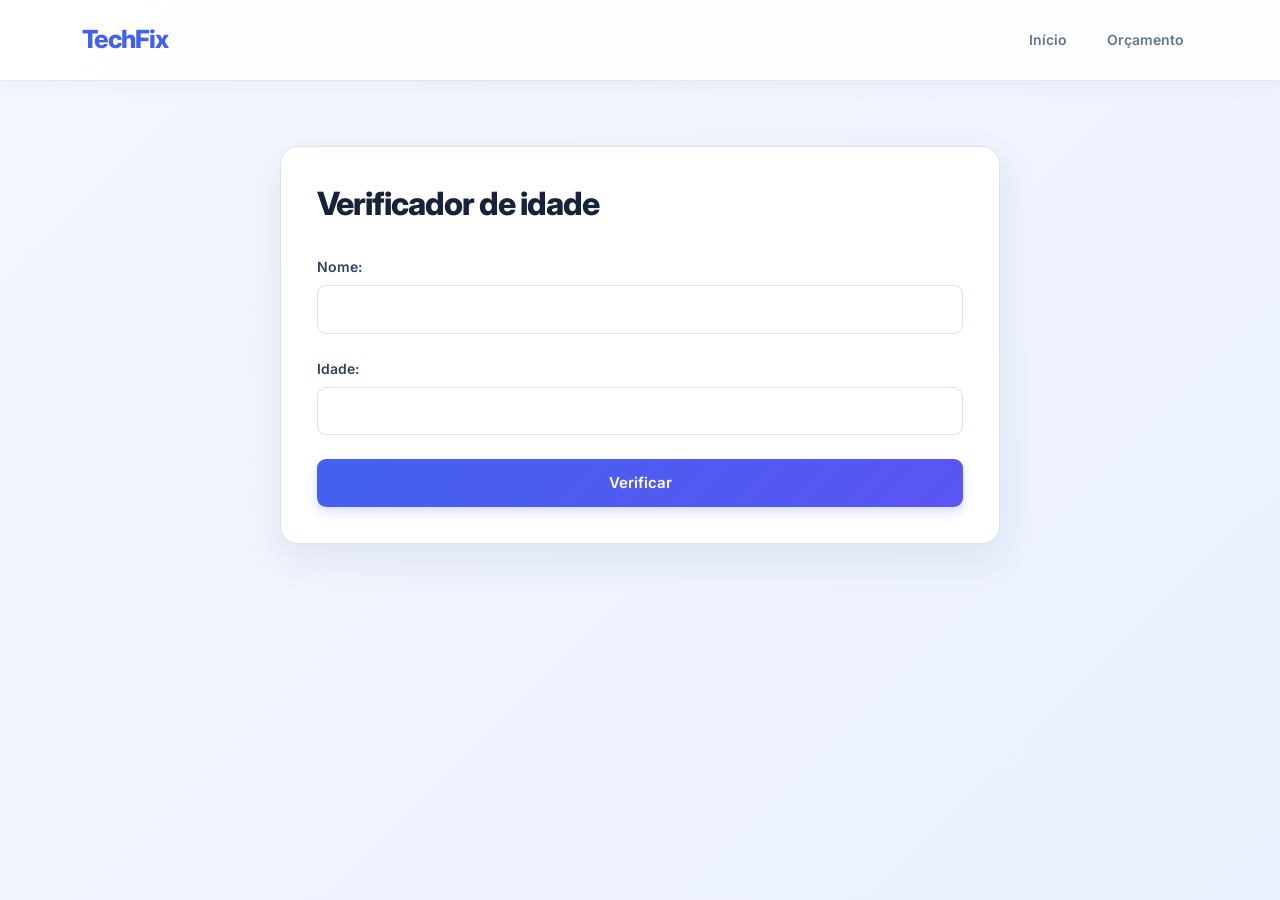
==== index.html @ b64a5767 "first commit" ====
<!doctype html>
<html lang="pt-BR">
  <head>
    <meta charset="UTF-8" />
    <meta name="viewport" content="width=device-width, initial-scale=1.0" />
    <title>TechFix — Verificador de idade</title>

    <link
      href="https://cdn.jsdelivr.net/npm/bootstrap@5.3.8/dist/css/bootstrap.min.css"
      rel="stylesheet"
      integrity="sha384-sRIl4kxILFvY47J16cr9ZwB07vP4J8+LH7qKQnuqkuIAvNWLzeN8tE5YBujZqJLB"
      crossorigin="anonymous"
    />
    <link rel="stylesheet" href="stlye.css" />
  </head>
  <body>
    <nav class="navbar navbar-expand-md bg-body-tertiary">
  <div class="container">
    <a class="navbar-brand" href="index.html">
      TechFix
    </a>

    <div class="navbar-nav">
      <a class="nav-link" href="index.html">Início</a>
      <a class="nav-link" href="orcamento.html">Orçamento</a>
    </div>
  </div>
</nav>
    <main class="container mt-5">
      <h1 id="titulo">Verificador de idade</h1>

      <form id="formulario">
        <div class="mb-3">
          <label for="nome" class="form-label"> Nome: </label>

          <input type="text" id="nome" class="form-control" />
        </div>

        <div class="mb-3">
          <label for="idade" class="form-label"> Idade: </label>

          <input type="number" id="idade" class="form-control" />
        </div>

        <button id="botao" type="submit" class="btn btn-primary">
          Verificar
        </button>
      </form>

      <p id="resultado" class="alert d-none mt-3"></p>
    </main>

    <script src="script.js"></script>
    <script
      src="https://cdn.jsdelivr.net/npm/bootstrap@5.3.8/dist/js/bootstrap.bundle.min.js"
      integrity="sha384-FKyoEForCGlyvwx9Hj09JcYn3nv7wiPVlz7YYwJrWVcXK/BmnVDxM+D2scQbITxI"
      crossorigin="anonymous"
    ></script>
  </body>
</html>
---- stlye.css ----
/* ===========================
   CONFIGURAÇÕES GERAIS
=========================== */

@import url('https://fonts.googleapis.com/css2?family=Inter:wght@400;500;600;700;800&display=swap');

:root {
    --azul: #4361ee;
    --azul-escuro: #3048c5;
    --fundo: #f4f7fc;
    --texto: #182238;
    --texto-secundario: #64748b;
    --borda: #dce3ef;
    --branco: #ffffff;
}

* {
    box-sizing: border-box;
}

body {
    margin: 0;
    min-height: 100vh;
    font-family: 'Inter', sans-serif;
    color: var(--texto);
    background: linear-gradient(135deg, #f4f7fc, #eaf0ff);
}

/* ===========================
   MENU DE NAVEGAÇÃO
=========================== */

.navbar {
    background: rgba(255, 255, 255, 0.95) !important;
    border-bottom: 1px solid rgba(220, 227, 239, 0.8);
    padding: 16px 0;
    box-shadow: 0 4px 20px rgba(24, 34, 56, 0.04);
}

.navbar .container {
    display: flex;
    align-items: center;
    justify-content: space-between;
}

.navbar-brand {
    color: var(--azul) !important;
    font-size: 25px;
    font-weight: 800;
    letter-spacing: -1px;
}

.navbar-nav {
    display: flex;
    flex-direction: row;
    gap: 12px;
}

.navbar .nav-link {
    color: var(--texto-secundario);
    font-size: 14px;
    font-weight: 600;
    padding: 10px 14px !important;
    border-radius: 8px;
    transition: 0.25s ease;
}

.navbar .nav-link:hover,
.navbar .nav-link:focus {
    color: var(--azul);
    background: #eef2ff;
}

/* ===========================
   ÁREA PRINCIPAL
=========================== */

main.container {
    max-width: 720px;
    margin-top: 65px !important;
    margin-bottom: 60px;
    padding: 36px;
    background: var(--branco);
    border: 1px solid var(--borda);
    border-radius: 18px;
    box-shadow: 0 15px 40px rgba(30, 50, 90, 0.08);
    animation: aparecer 0.5s ease;
}

/* ===========================
   TÍTULO
=========================== */

#titulo {
    margin-bottom: 30px;
    font-size: clamp(25px, 4vw, 32px);
    font-weight: 800;
    letter-spacing: -1px;
    line-height: 1.3;
    color: var(--texto);
}

/* ===========================
   FORMULÁRIO
=========================== */

.form-label {
    margin-bottom: 8px;
    color: #34415a;
    font-size: 14px;
    font-weight: 600;
}

.form-control {
    min-height: 48px;
    padding: 12px 14px;
    color: var(--texto);
    font-family: inherit;
    font-size: 15px;
    background-color: #fff;
    border: 1px solid var(--borda);
    border-radius: 9px;
    transition: border-color 0.2s ease, box-shadow 0.2s ease;
}

.form-control:hover {
    border-color: #aab8d3;
}

.form-control:focus {
    border-color: var(--azul);
    box-shadow: 0 0 0 4px rgba(67, 97, 238, 0.12);
}

/* Espaçamento entre os campos */

#formulario .mb-3 {
    margin-bottom: 22px !important;
}

/* ===========================
   BOTÃO VERIFICAR
=========================== */

#botao {
    width: 100%;
    min-height: 48px;
    margin-top: 2px;
    padding: 12px 20px;
    color: var(--branco);
    font-family: inherit;
    font-size: 15px;
    font-weight: 600;
    background: linear-gradient(135deg, #4361ee, #5b55f5);
    border: none;
    border-radius: 9px;
    box-shadow: 0 5px 12px rgba(67, 97, 238, 0.2);
    transition: transform 0.2s ease, box-shadow 0.2s ease;
}

#botao:hover {
    background: linear-gradient(135deg, #3048c5, #4942df);
    transform: translateY(-2px);
    box-shadow: 0 8px 18px rgba(67, 97, 238, 0.28);
}

#botao:active {
    transform: translateY(0);
}

#botao:focus-visible {
    outline: 3px solid rgba(67, 97, 238, 0.35);
    outline-offset: 3px;
}

/* ===========================
   MENSAGEM DO RESULTADO
=========================== */

#resultado {
    padding: 16px 18px;
    border-radius: 10px;
    font-size: 14px;
    font-weight: 500;
    line-height: 1.6;
    animation: aparecer 0.3s ease;
}

#resultado.alert-success {
    color: #166534;
    background: #f0fdf4;
    border: 1px solid #bbf7d0;
}

#resultado.alert-danger {
    color: #991b1b;
    background: #fef2f2;
    border: 1px solid #fecaca;
}

#resultado.alert-warning {
    color: #854d0e;
    background: #fefce8;
    border: 1px solid #fde68a;
}

/* ===========================
   ANIMAÇÃO
=========================== */

@keyframes aparecer {
    from {
        opacity: 0;
        transform: translateY(12px);
    }

    to {
        opacity: 1;
        transform: translateY(0);
    }
}

/* ===========================
   RESPONSIVIDADE
=========================== */

@media (max-width: 576px) {
    .navbar {
        padding: 12px 0;
    }

    .navbar-brand {
        font-size: 22px;
    }

    .navbar-nav {
        gap: 2px;
    }

    .navbar .nav-link {
        padding: 9px 10px !important;
        font-size: 13px;
    }

    main.container {
        width: calc(100% - 28px);
        margin-top: 30px !important;
        padding: 24px 20px;
        border-radius: 14px;
    }

    #titulo {
        margin-bottom: 24px;
    }

    .form-control {
        font-size: 16px;
    }
}

/* Acessibilidade: reduz animações quando solicitado */

@media (prefers-reduced-motion: reduce) {
    *,
    *::before,
    *::after {
        animation: none !important;
        transition: none !important;
    }
}
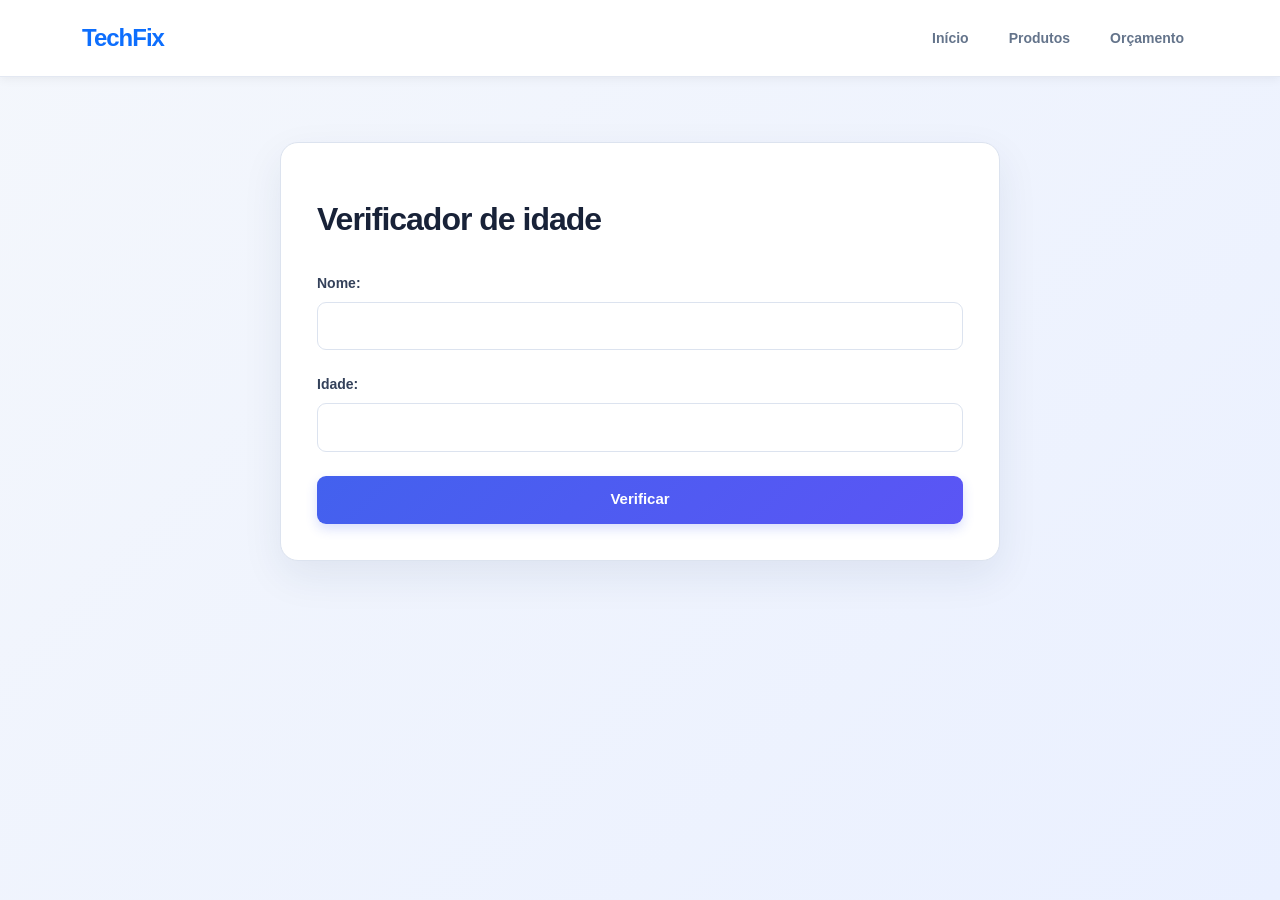
==== commit 63cfe832: "fiz o corpo do site" ====
--- a/index.html
+++ b/index.html
@@ -22,6 +22,7 @@
 
     <div class="navbar-nav">
       <a class="nav-link" href="index.html">Início</a>
+      <a class="nav-link" href="produtos.html">Produtos</a>
       <a class="nav-link" href="orcamento.html">Orçamento</a>
     </div>
   </div>
--- a/stlye.css
+++ b/stlye.css
@@ -14,7 +14,6 @@
     --borda: #dce3ef;
     --branco: #ffffff;
 }
-
 * {
     box-sizing: border-box;
 }
@@ -268,4 +267,248 @@
         animation: none !important;
         transition: none !important;
     }
-}+}
+
+      .catalog-main.container {
+        width: min(100% - 32px, 1200px);
+        max-width: 1200px;
+        margin: 48px auto 64px !important;
+        padding: 0;
+        background: transparent;
+        border: 0;
+        border-radius: 0;
+        box-shadow: none;
+      }
+
+      .catalog-heading {
+        margin-bottom: 32px;
+        text-align: center;
+      }
+
+      .catalog-eyebrow {
+        color: var(--azul);
+        font-size: 13px;
+        font-weight: 700;
+        letter-spacing: 0.12em;
+        text-transform: uppercase;
+      }
+
+      .catalog-heading h1 {
+        margin: 10px 0;
+        color: var(--texto);
+        font-size: clamp(30px, 5vw, 42px);
+        font-weight: 800;
+        letter-spacing: -1.5px;
+      }
+
+      .catalog-heading p {
+        max-width: 560px;
+        margin: 0 auto;
+        color: var(--texto-secundario);
+        line-height: 1.7;
+      }
+
+      .product-card {
+        height: 100%;
+        overflow: hidden;
+        border: 1px solid var(--borda);
+        border-radius: 16px;
+        background: var(--branco);
+        box-shadow: 0 10px 28px rgba(30, 50, 90, 0.06);
+        transition: transform 0.2s ease, box-shadow 0.2s ease;
+      }
+
+      .product-card:hover {
+        transform: translateY(-4px);
+        box-shadow: 0 16px 34px rgba(30, 50, 90, 0.12);
+      }
+
+      .product-visual {
+        display: grid;
+        min-height: 190px;
+        place-items: center;
+        background: linear-gradient(135deg, #eef2ff, #e6f4ff);
+        font-size: 76px;
+      }
+
+      .row > div:nth-child(3n + 2) .product-visual {
+        background: linear-gradient(135deg, #f1edff, #fceeff);
+      }
+
+      .row > div:nth-child(3n) .product-visual {
+        background: linear-gradient(135deg, #e8f8f2, #eaf5ff);
+      }
+
+      .product-card .card-body {
+        display: flex;
+        flex-direction: column;
+        padding: 22px;
+      }
+
+      .product-category {
+        color: var(--azul);
+        font-size: 12px;
+        font-weight: 700;
+        letter-spacing: 0.06em;
+        text-transform: uppercase;
+      }
+
+      .product-card h2 {
+        margin: 8px 0;
+        color: var(--texto);
+        font-size: 18px;
+        font-weight: 700;
+      }
+
+      .product-description {
+        flex-grow: 1;
+        margin-bottom: 18px;
+        color: var(--texto-secundario);
+        font-size: 14px;
+        line-height: 1.6;
+      }
+
+      .product-price {
+        color: var(--texto);
+        font-size: 21px;
+        font-weight: 800;
+      }
+
+      .catalog-note {
+        margin-top: 28px;
+        color: var(--texto-secundario);
+        font-size: 13px;
+        text-align: center;
+      }
+
+      @media (max-width: 576px) {
+        .catalog-main.container {
+          width: calc(100% - 28px);
+          margin-top: 32px !important;
+        }
+
+        .product-visual {
+          min-height: 160px;
+        }
+      }
+
+      @media (prefers-reduced-motion: reduce) {
+        .product-card {
+          transition: none;
+        }
+      }
+
+/* Estilos compartilhados entre as páginas */
+
+body {
+    background-color: #f5f7fb;
+    color: #212529;
+    font-family: Arial, sans-serif;
+}
+
+.navbar {
+    background-color: #ffffff !important;
+    box-shadow: 0 2px 10px rgba(0, 0, 0, 0.06);
+    padding: 15px 0;
+}
+
+.navbar-brand {
+    font-size: 24px;
+    font-weight: bold;
+    color: #0d6efd !important;
+}
+
+.navbar .nav-link {
+    transition: color 0.3s ease;
+}
+
+.navbar .nav-link:hover,
+.navbar .nav-link:focus {
+    color: #0d6efd !important;
+}
+
+h1 {
+    font-weight: 700;
+    color: #172554;
+    margin-top: 20px;
+    margin-bottom: 12px;
+}
+
+p {
+    line-height: 1.7;
+}
+
+.card {
+    background-color: #ffffff;
+    border: 1px solid #e2e8f0;
+    border-radius: 12px;
+    overflow: hidden;
+    transition: transform 0.3s ease, box-shadow 0.3s ease;
+}
+
+.card:hover {
+    transform: translateY(-6px);
+    box-shadow: 0 10px 25px rgba(13, 110, 253, 0.12);
+    border-color: #b6d4fe;
+}
+
+.card-body {
+    padding: 22px;
+}
+
+.card-title,
+.product-card .card-title {
+    font-size: 23px;
+    font-weight: 600;
+    color: #172554;
+    margin-bottom: 12px;
+}
+
+.card-category {
+    color: #0d6efd;
+    font-size: 13px;
+    font-weight: bold;
+    text-transform: uppercase;
+    letter-spacing: 0.5px;
+}
+
+.card-price {
+    color: #198754;
+    font-size: 20px;
+    font-weight: bold;
+    margin-top: 18px;
+}
+
+.btn-primary {
+    background-color: #0d6efd;
+    border: none;
+    border-radius: 8px;
+    padding: 10px 18px;
+    transition: background-color 0.3s ease;
+}
+
+.btn-primary:hover {
+    background-color: #0b5ed7;
+}
+
+footer {
+    color: #64748b;
+    font-size: 14px;
+    padding: 20px 0;
+}
+
+@media (max-width: 576px) {
+    h1 {
+        font-size: 28px;
+    }
+
+    .card-body {
+        padding: 16px;
+    }
+
+    .card-title,
+    .product-card .card-title {
+        font-size: 20px;
+    }
+}
+    
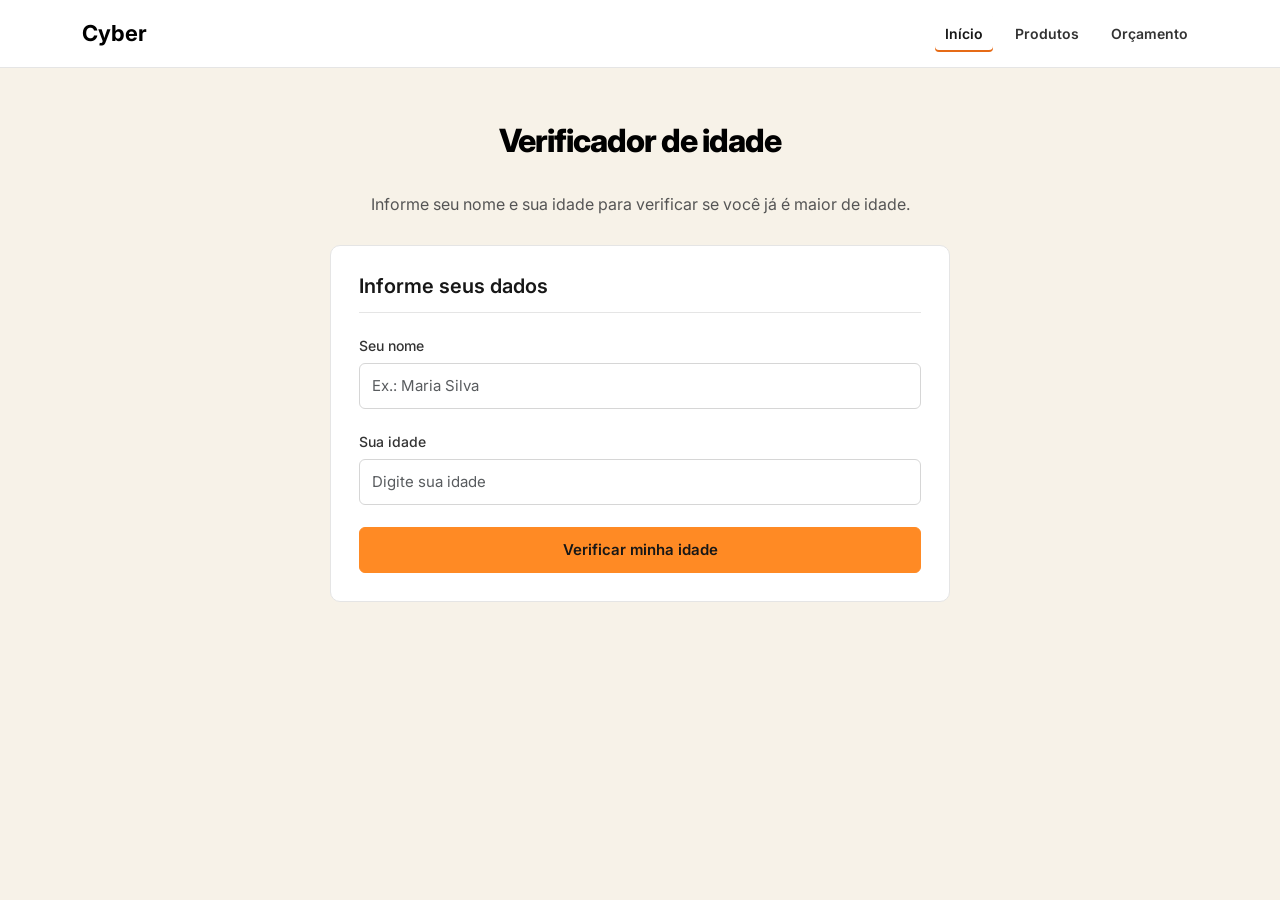
==== commit b9edbeeb: "fiz varias mudanças" ====
--- a/index.html
+++ b/index.html
@@ -3,7 +3,7 @@
   <head>
     <meta charset="UTF-8" />
     <meta name="viewport" content="width=device-width, initial-scale=1.0" />
-    <title>TechFix — Verificador de idade</title>
+    <title>Cyber — Verificador de idade</title>
 
     <link
       href="https://cdn.jsdelivr.net/npm/bootstrap@5.3.8/dist/css/bootstrap.min.css"
@@ -17,38 +17,49 @@
     <nav class="navbar navbar-expand-md bg-body-tertiary">
   <div class="container">
     <a class="navbar-brand" href="index.html">
-      TechFix
+      Cyber
     </a>
 
     <div class="navbar-nav">
-      <a class="nav-link" href="index.html">Início</a>
+      <a class="nav-link active" href="index.html" aria-current="page">Início</a>
       <a class="nav-link" href="produtos.html">Produtos</a>
       <a class="nav-link" href="orcamento.html">Orçamento</a>
     </div>
   </div>
 </nav>
-    <main class="container mt-5">
-      <h1 id="titulo">Verificador de idade</h1>
-
-      <form id="formulario">
-        <div class="mb-3">
-          <label for="nome" class="form-label"> Nome: </label>
-
-          <input type="text" id="nome" class="form-control" />
+    <main class="container home-main">
+      <section class="home-hero" aria-labelledby="titulo">
+        <div class="home-intro">
+          <h1 id="titulo">Verificador de idade</h1>
+          <p class="home-lead">
+            Informe seu nome e sua idade para verificar se você já é maior de idade.
+          </p>
         </div>
 
-        <div class="mb-3">
-          <label for="idade" class="form-label"> Idade: </label>
+        <section class="age-panel" aria-labelledby="age-panel-title">
+          <div class="age-panel-heading">
+            <h2 id="age-panel-title">Informe seus dados</h2>
+          </div>
 
-          <input type="number" id="idade" class="form-control" />
-        </div>
+          <form id="formulario" class="age-form">
+            <div class="mb-3">
+              <label for="nome" class="form-label">Seu nome</label>
+              <input type="text" id="nome" class="form-control" placeholder="Ex.: Maria Silva" autocomplete="name" required />
+            </div>
 
-        <button id="botao" type="submit" class="btn btn-primary">
-          Verificar
-        </button>
-      </form>
+            <div class="mb-3">
+              <label for="idade" class="form-label">Sua idade</label>
+              <input type="number" id="idade" class="form-control" placeholder="Digite sua idade" min="0" step="1" inputmode="numeric" required />
+            </div>
 
-      <p id="resultado" class="alert d-none mt-3"></p>
+            <button id="botao" type="submit" class="btn btn-primary">
+              Verificar minha idade
+            </button>
+          </form>
+
+          <p id="resultado" class="alert d-none mt-3" role="status" aria-live="polite"></p>
+        </section>
+      </section>
     </main>
 
     <script src="script.js"></script>
--- a/stlye.css
+++ b/stlye.css
@@ -1,18 +1,15 @@
-
-/* ===========================
-   CONFIGURAÇÕES GERAIS
-=========================== */
-
 @import url('https://fonts.googleapis.com/css2?family=Inter:wght@400;500;600;700;800&display=swap');
 
 :root {
-    --azul: #4361ee;
-    --azul-escuro: #3048c5;
-    --fundo: #f4f7fc;
-    --texto: #182238;
-    --texto-secundario: #64748b;
-    --borda: #dce3ef;
+    --grafite: #171717;
+    --laranja: #ff8a24;
+        --fundo: #f7f2e8;
+    --texto: #171717;
+    --texto-secundario: #666666;
+    --borda: #e5e5e5;
     --branco: #ffffff;
+    --laranja-suave: #fff3e8;
+    --destaque: #e66b16;
 }
 * {
     box-sizing: border-box;
@@ -23,12 +20,10 @@
     min-height: 100vh;
     font-family: 'Inter', sans-serif;
     color: var(--texto);
-    background: linear-gradient(135deg, #f4f7fc, #eaf0ff);
-}
-
-/* ===========================
-   MENU DE NAVEGAÇÃO
-=========================== */
+        background: #f7f2e8;
+}
+
+
 
 .navbar {
     background: rgba(255, 255, 255, 0.95) !important;
@@ -71,9 +66,7 @@
     background: #eef2ff;
 }
 
-/* ===========================
-   ÁREA PRINCIPAL
-=========================== */
+
 
 main.container {
     max-width: 720px;
@@ -87,9 +80,7 @@
     animation: aparecer 0.5s ease;
 }
 
-/* ===========================
-   TÍTULO
-=========================== */
+
 
 #titulo {
     margin-bottom: 30px;
@@ -100,9 +91,7 @@
     color: var(--texto);
 }
 
-/* ===========================
-   FORMULÁRIO
-=========================== */
+
 
 .form-label {
     margin-bottom: 8px;
@@ -132,15 +121,13 @@
     box-shadow: 0 0 0 4px rgba(67, 97, 238, 0.12);
 }
 
-/* Espaçamento entre os campos */
+
 
 #formulario .mb-3 {
     margin-bottom: 22px !important;
 }
 
-/* ===========================
-   BOTÃO VERIFICAR
-=========================== */
+
 
 #botao {
     width: 100%;
@@ -151,7 +138,7 @@
     font-family: inherit;
     font-size: 15px;
     font-weight: 600;
-    background: linear-gradient(135deg, #4361ee, #5b55f5);
+    background: linear-gradient(135deg, #4361ee, #bb3f05);
     border: none;
     border-radius: 9px;
     box-shadow: 0 5px 12px rgba(67, 97, 238, 0.2);
@@ -159,7 +146,7 @@
 }
 
 #botao:hover {
-    background: linear-gradient(135deg, #3048c5, #4942df);
+    background: linear-gradient(135deg, #3048c5, #c05711);
     transform: translateY(-2px);
     box-shadow: 0 8px 18px rgba(67, 97, 238, 0.28);
 }
@@ -173,9 +160,7 @@
     outline-offset: 3px;
 }
 
-/* ===========================
-   MENSAGEM DO RESULTADO
-=========================== */
+
 
 #resultado {
     padding: 16px 18px;
@@ -204,9 +189,7 @@
     border: 1px solid #fde68a;
 }
 
-/* ===========================
-   ANIMAÇÃO
-=========================== */
+
 
 @keyframes aparecer {
     from {
@@ -220,9 +203,7 @@
     }
 }
 
-/* ===========================
-   RESPONSIVIDADE
-=========================== */
+
 
 @media (max-width: 576px) {
     .navbar {
@@ -258,7 +239,152 @@
     }
 }
 
-/* Acessibilidade: reduz animações quando solicitado */
+/* Tema Cyber: paleta grafite, laranja, branco e fundo claro em todas as páginas. */
+body {
+    color: var(--texto);
+    background: var(--fundo);
+    font-family: 'Inter', sans-serif;
+}
+
+.navbar {
+    background: var(--branco) !important;
+    border-bottom: 1px solid var(--borda);
+    box-shadow: 0 3px 14px rgb(36 36 36 / 6%);
+}
+
+.navbar-brand,
+.navbar-brand:hover,
+.navbar-brand:focus {
+    color: var(--grafite) !important;
+}
+
+.navbar .nav-link {
+    color: var(--texto-secundario);
+}
+
+.navbar .nav-link:hover,
+.navbar .nav-link:focus,
+.navbar .nav-link.active,
+.navbar .nav-link[aria-current="page"] {
+    color: var(--grafite) !important;
+    background: var(--laranja-suave);
+}
+
+main.container:not(.catalog-main) {
+    background: var(--branco);
+    border-color: var(--borda);
+    box-shadow: 0 12px 32px rgb(36 36 36 / 7%);
+}
+
+h1,
+#titulo,
+.catalog-heading h1,
+.card-title,
+.product-card .card-title {
+    color: var(--grafite);
+}
+
+.catalog-eyebrow,
+.card-category {
+    color: #a94f00;
+}
+
+.form-label {
+    color: var(--grafite);
+}
+
+.form-control,
+.form-select {
+    color: var(--grafite);
+    background-color: var(--branco);
+    border-color: var(--borda);
+}
+
+.form-control:hover,
+.form-select:hover {
+    border-color: var(--laranja);
+}
+
+.form-control:focus,
+.form-select:focus {
+    border-color: var(--laranja);
+    box-shadow: 0 0 0 4px rgb(255 138 36 / 20%);
+}
+
+#botao,
+.btn-primary,
+.catalog-main .btn-primary {
+    color: var(--grafite);
+    background: var(--laranja);
+    border: 1px solid var(--laranja);
+    box-shadow: 0 5px 12px rgb(36 36 36 / 12%);
+}
+
+#botao:hover,
+.btn-primary:hover,
+.catalog-main .btn-primary:hover {
+    color: var(--branco);
+    background: var(--grafite);
+    border-color: var(--grafite);
+    box-shadow: 0 8px 18px rgb(36 36 36 / 18%);
+}
+
+#botao:focus-visible,
+.btn-primary:focus-visible {
+    outline: 3px solid rgb(255 138 36 / 45%);
+    outline-offset: 3px;
+}
+
+.product-card,
+.card {
+    background: var(--branco);
+    border-color: var(--borda);
+}
+
+.product-card:hover,
+.card:hover {
+    border-color: var(--laranja);
+    box-shadow: 0 12px 28px rgb(36 36 36 / 12%);
+}
+
+.product-visual {
+    background: var(--fundo);
+}
+
+.catalog-heading p,
+.product-description,
+.catalog-note {
+    color: var(--texto-secundario);
+}
+
+.product-price,
+.card-price {
+    display: inline-block;
+    padding: 5px 9px;
+    color: var(--grafite);
+    background: var(--laranja-suave);
+    border-radius: 6px;
+}
+
+#resultado.alert-success {
+    color: #166534;
+    background: #f0fdf4;
+    border-color: #bbf7d0;
+}
+
+#resultado.alert-danger {
+    color: #991b1b;
+    background: #fef2f2;
+    border-color: #fecaca;
+}
+
+#resultado.alert-warning {
+    color: #854d0e;
+    background: #fefce8;
+    border-color: #fde68a;
+}
+
+
 
 @media (prefers-reduced-motion: reduce) {
     *,
@@ -269,136 +395,106 @@
     }
 }
 
-      .catalog-main.container {
-        width: min(100% - 32px, 1200px);
-        max-width: 1200px;
-        margin: 48px auto 64px !important;
-        padding: 0;
-        background: transparent;
-        border: 0;
-        border-radius: 0;
-        box-shadow: none;
-      }
-
-      .catalog-heading {
-        margin-bottom: 32px;
-        text-align: center;
-      }
-
-      .catalog-eyebrow {
-        color: var(--azul);
-        font-size: 13px;
-        font-weight: 700;
-        letter-spacing: 0.12em;
-        text-transform: uppercase;
-      }
-
-      .catalog-heading h1 {
-        margin: 10px 0;
-        color: var(--texto);
-        font-size: clamp(30px, 5vw, 42px);
-        font-weight: 800;
-        letter-spacing: -1.5px;
-      }
-
-      .catalog-heading p {
-        max-width: 560px;
-        margin: 0 auto;
-        color: var(--texto-secundario);
-        line-height: 1.7;
-      }
-
-      .product-card {
-        height: 100%;
-        overflow: hidden;
-        border: 1px solid var(--borda);
-        border-radius: 16px;
-        background: var(--branco);
-        box-shadow: 0 10px 28px rgba(30, 50, 90, 0.06);
-        transition: transform 0.2s ease, box-shadow 0.2s ease;
-      }
-
-      .product-card:hover {
-        transform: translateY(-4px);
-        box-shadow: 0 16px 34px rgba(30, 50, 90, 0.12);
-      }
-
-      .product-visual {
-        display: grid;
-        min-height: 190px;
-        place-items: center;
-        background: linear-gradient(135deg, #eef2ff, #e6f4ff);
-        font-size: 76px;
-      }
-
-      .row > div:nth-child(3n + 2) .product-visual {
-        background: linear-gradient(135deg, #f1edff, #fceeff);
-      }
-
-      .row > div:nth-child(3n) .product-visual {
-        background: linear-gradient(135deg, #e8f8f2, #eaf5ff);
-      }
-
-      .product-card .card-body {
-        display: flex;
-        flex-direction: column;
-        padding: 22px;
-      }
-
-      .product-category {
-        color: var(--azul);
-        font-size: 12px;
-        font-weight: 700;
-        letter-spacing: 0.06em;
-        text-transform: uppercase;
-      }
-
-      .product-card h2 {
-        margin: 8px 0;
-        color: var(--texto);
-        font-size: 18px;
-        font-weight: 700;
-      }
-
-      .product-description {
-        flex-grow: 1;
-        margin-bottom: 18px;
-        color: var(--texto-secundario);
-        font-size: 14px;
-        line-height: 1.6;
-      }
-
-      .product-price {
-        color: var(--texto);
-        font-size: 21px;
-        font-weight: 800;
-      }
-
-      .catalog-note {
-        margin-top: 28px;
-        color: var(--texto-secundario);
-        font-size: 13px;
-        text-align: center;
-      }
-
-      @media (max-width: 576px) {
-        .catalog-main.container {
-          width: calc(100% - 28px);
-          margin-top: 32px !important;
-        }
-
-        .product-visual {
-          min-height: 160px;
-        }
-      }
-
-      @media (prefers-reduced-motion: reduce) {
-        .product-card {
-          transition: none;
-        }
-      }
-
-/* Estilos compartilhados entre as páginas */
+     
+/* Ajustes do catálogo — manter no final do arquivo */
+
+.catalog-main.container {
+  width: min(100% - 32px, 1200px);
+  max-width: 1200px;
+  margin: 0 auto !important;
+  padding: 48px 0;
+  background: transparent;
+  border: 0;
+  border-radius: 0;
+  box-shadow: none;
+  animation: none;
+}
+
+.catalog-heading {
+  margin-bottom: 32px;
+}
+
+.catalog-heading h1 {
+  margin: 8px 0;
+  color: #182238;
+  font-size: clamp(28px, 4vw, 40px);
+  font-weight: 800;
+}
+
+.catalog-heading p {
+  color: #64748b;
+}
+
+.product-card {
+  height: 100%;
+  overflow: hidden;
+  border: 1px solid #e2e8f0;
+  border-radius: 14px;
+  background: #fff;
+  box-shadow: 0 5px 18px rgb(24 34 56 / 7%);
+  transition: transform 180ms ease, box-shadow 180ms ease;
+}
+
+.product-card:hover {
+  transform: translateY(-5px);
+  border-color: #cbd5e1;
+  box-shadow: 0 12px 28px rgb(24 34 56 / 13%);
+}
+
+.product-visual {
+  height: 210px;
+  padding: 18px;
+  background: #f8fafc;
+}
+
+.product-visual img {
+  width: 100%;
+  height: 100%;
+  object-fit: contain;
+}
+
+.product-card .card-body {
+  padding: 20px;
+}
+
+.product-card .card-title {
+  margin: 8px 0;
+  color: #182238;
+  font-size: 17px;
+  line-height: 1.4;
+}
+
+.product-description {
+  color: #64748b;
+  font-size: 14px;
+}
+
+.product-price {
+  margin-top: 16px;
+  color: #198754;
+  font-size: 22px;
+}
+
+.catalog-main .btn-primary {
+  border: 0;
+  border-radius: 8px;
+  background: #198754;
+  font-weight: 700;
+}
+
+.catalog-main .btn-primary:hover {
+  background: #146c43;
+}
+
+@media (max-width: 576px) {
+  .catalog-main.container {
+    padding-top: 30px;
+  }
+
+  .product-visual {
+    height: 180px;
+  }
+}
 
 body {
     background-color: #f5f7fb;
@@ -511,4 +607,777 @@
         font-size: 20px;
     }
 }
+
+/* Paleta final: preto e laranja, aplicada sobre o tema compartilhado. */
+body {
+    color: #000000;
+    background: #f5f5f5;
+    font-family: 'Inter', sans-serif;
+}
+
+.navbar {
+    background: #ffffff !important;
+    border-bottom: 1px solid #e5e5e5;
+}
+
+.navbar-brand,
+.navbar-brand:hover,
+.navbar-brand:focus {
+    color: #000000 !important;
+}
+
+.navbar .nav-link {
+    color: #333333 !important;
+}
+
+.navbar .nav-link:hover,
+.navbar .nav-link:focus,
+.navbar .nav-link.active,
+.navbar .nav-link[aria-current="page"] {
+    color: #000000 !important;
+    background: #ff8a24;
+}
+
+main.container:not(.catalog-main),
+.card,
+.product-card {
+    color: #000000;
+    background: #ffffff;
+    border-color: #e5e5e5;
+}
+
+h1,
+#titulo,
+.catalog-heading h1,
+.card-title,
+.product-card .card-title,
+.form-label {
+    color: #000000 !important;
+}
+
+.catalog-eyebrow,
+.card-category {
+    color: #a94f00 !important;
+}
+
+.catalog-heading p,
+.product-description,
+.catalog-note,
+.navbar .nav-link {
+    color: #555555;
+}
+
+.form-control,
+.form-select {
+    color: #000000;
+    background-color: #ffffff;
+    border-color: #d6d6d6;
+}
+
+.form-control:focus,
+.form-select:focus {
+    border-color: #ff8a24;
+    box-shadow: 0 0 0 4px rgb(255 138 36 / 22%);
+}
+
+#botao,
+.btn-primary,
+.catalog-main .btn-primary {
+    color: #000000 !important;
+    background: #ff8a24 !important;
+    border-color: #ff8a24 !important;
+}
+
+#botao:hover,
+.btn-primary:hover,
+.catalog-main .btn-primary:hover {
+    color: #ffffff !important;
+    background: #000000 !important;
+    border-color: #000000 !important;
+}
+
+.product-visual {
+    background: #f5f5f5;
+}
+
+.product-price,
+.card-price {
+    color: #000000 !important;
+    background: #ff8a24;
+    border-radius: 6px;
+}
+
+.product-card:hover,
+.card:hover {
+    border-color: #ff8a24;
+    box-shadow: 0 12px 28px rgb(0 0 0 / 12%);
+}
+
+/* Layouts ampliados para início e simulador de orçamento. */
+main.container.home-main,
+main.container.budget-main {
+    width: min(100% - 48px, 1180px);
+    max-width: 1180px;
+    margin: 0 auto !important;
+    padding: clamp(42px, 7vw, 82px) 0 64px;
+    background: transparent;
+        background: #f7f2e8;
+    border-radius: 0;
+    box-shadow: none;
+    animation: none;
+}
+
+.home-hero {
+    display: grid;
+    grid-template-columns: minmax(0, 1.08fr) minmax(360px, 0.82fr);
+    align-items: center;
+    gap: clamp(36px, 7vw, 88px);
+}
+
+.section-kicker,
+.panel-kicker {
+    margin: 0 0 14px;
+    color: #a94f00;
+    font-size: 12px;
+    font-weight: 800;
+    letter-spacing: 0.12em;
+    text-transform: uppercase;
+}
+
+.section-kicker {
+    display: inline-flex;
+    align-items: center;
+    gap: 10px;
+    padding: 9px 13px;
+    background: #fff0e1;
+    border-radius: 999px;
+}
+
+.section-kicker span {
+    width: 8px;
+    height: 8px;
+    background: #ff8a24;
+    border-radius: 50%;
+}
+
+.home-intro h1,
+.budget-heading h1 {
+    max-width: 700px;
+    margin: 0 0 20px;
+    color: #000000;
+    font-size: clamp(40px, 6vw, 68px);
+    font-weight: 800;
+    letter-spacing: -0.065em;
+    line-height: 1.04;
+}
+
+.home-intro h1 span,
+.budget-heading h1 span {
+    color: #e97812;
+}
+
+.home-lead,
+.budget-heading > p:last-child {
+    max-width: 560px;
+    margin: 0;
+    color: #5d5d5d;
+    font-size: 17px;
+    line-height: 1.8;
+}
+
+.home-tags {
+    display: flex;
+    flex-wrap: wrap;
+    gap: 10px;
+    margin-top: 28px;
+}
+
+.home-tags span {
+    padding: 8px 13px;
+    color: #222222;
+    background: #ffffff;
+    border: 1px solid #e8e8e8;
+    border-radius: 999px;
+    font-size: 13px;
+    font-weight: 600;
+}
+
+.age-panel,
+.budget-card {
+    padding: clamp(25px, 4vw, 38px);
+    background: #ffffff;
+    border: 1px solid #e8e8e8;
+    border-top: 4px solid #ff8a24;
+    border-radius: 22px;
+    box-shadow: 0 18px 50px rgb(0 0 0 / 8%);
+}
+
+.age-panel-heading,
+.budget-card-heading {
+    display: flex;
+    align-items: center;
+    gap: 16px;
+    margin-bottom: 28px;
+}
+
+.age-icon,
+.budget-card-icon {
+    display: grid;
+    flex: 0 0 56px;
+    width: 56px;
+    height: 56px;
+    place-items: center;
+    color: #000000;
+    background: #ff8a24;
+    border-radius: 16px;
+    font-size: 20px;
+    font-weight: 800;
+}
+
+.age-panel-heading .panel-kicker,
+.budget-card-heading .panel-kicker {
+    margin-bottom: 5px;
+}
+
+.age-panel-heading h2,
+.budget-card-heading h2 {
+    margin: 0;
+    color: #000000;
+    font-size: 22px;
+    font-weight: 750;
+    letter-spacing: -0.03em;
+}
+
+.age-panel .form-label,
+.budget-card .form-label {
+    margin-bottom: 9px;
+    color: #222222 !important;
+    font-size: 14px;
+    font-weight: 700;
+}
+
+.age-panel .form-control,
+.budget-card .form-control,
+.budget-card .form-select {
+    min-height: 52px;
+    padding: 12px 15px;
+    border: 1px solid #dedede;
+    border-radius: 11px;
+    font-size: 15px;
+}
+
+.age-panel .form-control:focus,
+.budget-card .form-control:focus,
+.budget-card .form-select:focus {
+    border-color: #ff8a24;
+    box-shadow: 0 0 0 4px rgb(255 138 36 / 18%);
+}
+
+.age-panel #botao,
+.budget-card .btn-primary {
+    display: flex;
+    min-height: 54px;
+    align-items: center;
+    justify-content: center;
+    gap: 10px;
+    border-radius: 11px;
+    font-size: 15px;
+    font-weight: 750;
+}
+
+.age-panel #botao span,
+.budget-card .btn-primary span {
+    font-size: 20px;
+    line-height: 1;
+}
+
+.privacy-note {
+    margin: 18px 0 0;
+    color: #666666;
+    font-size: 12px;
+    text-align: center;
+}
+
+.privacy-note span {
+    margin-right: 5px;
+    color: #e97812;
+    font-size: 9px;
+}
+
+.home-highlights {
+    display: grid;
+    grid-template-columns: repeat(3, minmax(0, 1fr));
+    gap: 24px;
+    margin-top: clamp(44px, 7vw, 82px);
+    padding-top: 28px;
+    border-top: 1px solid #dedede;
+}
+
+.highlight-item {
+    display: flex;
+    gap: 15px;
+    align-items: flex-start;
+}
+
+.highlight-number {
+    color: #e97812;
+    font-size: 13px;
+    font-weight: 800;
+    letter-spacing: 0.08em;
+}
+
+.highlight-item h2 {
+    margin: 0 0 6px;
+    color: #000000;
+    font-size: 16px;
+    font-weight: 750;
+}
+
+.highlight-item p {
+    max-width: 250px;
+    margin: 0;
+    color: #666666;
+    font-size: 13px;
+    line-height: 1.65;
+}
+
+.budget-heading {
+    max-width: 760px;
+    margin: 0 auto 38px;
+    text-align: center;
+}
+
+.budget-heading h1 {
+    font-size: clamp(38px, 5.5vw, 60px);
+}
+
+.budget-layout {
+    max-width: 760px;
+    margin: 0 auto;
+}
+
+.budget-card {
+    max-width: 760px;
+    margin: 0 auto;
+}
+
+.budget-card-heading {
+    flex-direction: column-reverse;
+    justify-content: center;
+    gap: 14px;
+    margin-bottom: 30px;
+    text-align: center;
+}
+
+.budget-card-heading > div {
+    text-align: center;
+}
+
+.budget-card-icon {
+    flex-basis: 52px;
+    width: 52px;
+    height: 52px;
+    border-radius: 50%;
+}
+
+.budget-card #formulario .mb-3 {
+    margin-bottom: 20px !important;
+}
+
+.budget-card #formulario {
+    max-width: 560px;
+    margin: 0 auto;
+}
+
+.budget-card .form-label {
+    display: block;
+    text-align: center;
+}
+
+.budget-card #resultado {
+    max-width: 560px;
+    margin-right: auto;
+    margin-left: auto;
+    text-align: center;
+}
+
+.budget-disclaimer {
+    margin: 22px 0 0;
+    color: #666666;
+    font-size: 12px;
+    text-align: center;
+}
+
+@media (max-width: 900px) {
+    .home-hero {
+        grid-template-columns: minmax(0, 1fr) minmax(320px, 0.9fr);
+        gap: 30px;
+    }
+
+}
+
+@media (max-width: 700px) {
+    .home-hero {
+        grid-template-columns: 1fr;
+    }
+
+    .home-intro h1 {
+        max-width: 580px;
+    }
+
+    .home-highlights {
+        grid-template-columns: 1fr;
+        gap: 20px;
+    }
+}
+
+@media (max-width: 576px) {
+    main.container.home-main,
+    main.container.budget-main {
+        width: calc(100% - 32px);
+        padding: 34px 0 44px;
+    }
+
+    .home-intro h1,
+    .budget-heading h1 {
+        font-size: clamp(36px, 11vw, 48px);
+    }
+
+    .home-lead,
+    .budget-heading > p:last-child {
+        font-size: 15px;
+    }
+
+    .age-panel,
+    .budget-card {
+        padding: 24px 20px;
+        border-radius: 18px;
+    }
+
+    .age-panel-heading h2,
+    .budget-card-heading h2 {
+        font-size: 19px;
+    }
+
+    .budget-heading {
+        margin-bottom: 26px;
+    }
+}
+
+/* Paleta solicitada: fundo geral creme suave, áreas brancas e acentos laranja. */
+body {
+    color: #171717;
+    background: #f7f2e8;
+}
+
+main.container:not(.catalog-main) {
+    color: #171717;
+    background: #f7f2e8;
+    border-color: #e5e5e5;
+}
+
+main.container.home-main,
+main.container.budget-main {
+    border: 0 !important;
+    box-shadow: none !important;
+}
+
+.navbar,
+.age-panel,
+.budget-card,
+.card,
+.product-card {
+    background-color: #ffffff;
+    border-color: #e5e5e5;
+}
+
+h1,
+h2,
+h3,
+#titulo,
+.form-label,
+.card-title,
+.product-card .card-title {
+    color: #171717;
+}
+
+.section-kicker,
+.panel-kicker,
+.catalog-eyebrow,
+.card-category,
+.highlight-number,
+.home-intro h1 span,
+.budget-heading h1 span,
+.privacy-note span,
+.aside-label,
+.aside-footnote span,
+.budget-steps li > span {
+    color: #e66b16;
+}
+
+.age-icon,
+.budget-card-icon,
+.product-price,
+.card-price {
+    color: #171717;
+    background-color: #ff8a24;
+}
+
+.navbar .nav-link,
+.form-control,
+.form-select {
+    color: #171717;
+}
+
+.navbar .nav-link:hover,
+.navbar .nav-link:focus,
+.navbar .nav-link.active,
+.navbar .nav-link[aria-current="page"] {
+    color: #171717 !important;
+    background: #ff8a24;
+}
+
+.form-control,
+.form-select,
+.age-panel,
+.budget-card,
+.product-card,
+.card {
+    border-color: #e5e5e5;
+}
+
+.form-control:focus,
+.form-select:focus {
+    border-color: #e66b16;
+    box-shadow: 0 0 0 4px rgb(230 107 22 / 18%);
+}
+
+#botao,
+.btn-primary,
+.catalog-main .btn-primary {
+    color: #171717 !important;
+    background: #ff8a24 !important;
+    border-color: #ff8a24 !important;
+}
+
+#botao:hover,
+.btn-primary:hover,
+.catalog-main .btn-primary:hover {
+    color: #ffffff !important;
+    background: #171717 !important;
+    border-color: #171717 !important;
+}
+
+.product-card:hover,
+.card:hover {
+    border-color: #e66b16;
+}
+
+/* Acabamento simples: menos efeitos decorativos e mais foco no conteúdo. */
+.navbar {
+    padding: 12px 0;
+    box-shadow: none;
+}
+
+.navbar-brand {
+    font-size: 22px;
+    letter-spacing: 0;
+}
+
+.navbar .nav-link {
+    padding: 8px 10px !important;
+    border-radius: 4px;
+}
+
+.navbar .nav-link:hover,
+.navbar .nav-link:focus {
+    background: #f7f2e8;
+}
+
+.navbar .nav-link.active,
+.navbar .nav-link[aria-current="page"] {
+    background: transparent;
+    box-shadow: inset 0 -2px #e66b16;
+}
+
+main.container.home-main,
+main.container.budget-main {
+    width: min(100% - 32px, 760px);
+    max-width: 760px;
+    padding: 52px 0 56px;
+}
+
+.home-hero {
+    display: block;
+}
+
+.home-intro,
+.budget-heading {
+    max-width: 650px;
+    margin: 0 auto 28px;
+    text-align: center;
+}
+
+.home-intro h1,
+.budget-heading h1 {
+    max-width: none;
+    margin: 0 0 12px;
+    color: #171717;
+    font-size: clamp(30px, 5vw, 42px);
+    font-weight: 650;
+    letter-spacing: -0.035em;
+    line-height: 1.15;
+}
+
+.home-intro h1 span,
+.budget-heading h1 span {
+    color: inherit;
+}
+
+.home-lead,
+.budget-heading > p:last-child {
+    max-width: 560px;
+    margin: 0 auto;
+    color: #555555;
+    font-size: 16px;
+    line-height: 1.6;
+}
+
+.age-panel,
+.budget-card {
+    max-width: 620px;
+    margin: 0 auto;
+    padding: 28px;
+    background: #ffffff;
+    border: 1px solid #e5e5e5;
+    border-top: 1px solid #e5e5e5;
+    border-radius: 10px;
+    box-shadow: none;
+}
+
+.age-panel-heading,
+.budget-card-heading {
+    justify-content: flex-start;
+    align-items: flex-start;
+    flex-direction: row;
+    margin: 0 0 22px;
+    padding-bottom: 14px;
+    border-bottom: 1px solid #e5e5e5;
+    text-align: left;
+}
+
+.age-panel-heading h2,
+.budget-card-heading h2 {
+    margin: 0;
+    color: #171717;
+    font-size: 20px;
+    font-weight: 600;
+    letter-spacing: 0;
+    text-align: left;
+}
+
+.age-panel .form-label,
+.budget-card .form-label {
+    display: block;
+    margin-bottom: 7px;
+    color: #333333 !important;
+    font-size: 14px;
+    font-weight: 500;
+    text-align: left;
+}
+
+.age-panel .form-control,
+.budget-card .form-control,
+.budget-card .form-select {
+    min-height: 46px;
+    padding: 10px 12px;
+    border: 1px solid #d6d6d6;
+    border-radius: 6px;
+    box-shadow: none;
+}
+
+.age-panel #botao,
+.budget-card .btn-primary {
+    min-height: 46px;
+    padding: 10px 16px;
+    color: #171717 !important;
+    background: #ff8a24 !important;
+    border: 1px solid #ff8a24 !important;
+    border-radius: 6px;
+    box-shadow: none;
+    font-size: 15px;
+    font-weight: 600;
+}
+
+.age-panel #botao:hover,
+.budget-card .btn-primary:hover {
+    color: #ffffff !important;
+    background: #e66b16 !important;
+    border-color: #e66b16 !important;
+    transform: none;
+    box-shadow: none;
+}
+
+.budget-card #formulario {
+    max-width: none;
+}
+
+.budget-card #resultado,
+.age-panel #resultado {
+    text-align: left;
+}
+
+.budget-disclaimer {
+    margin-top: 16px;
+    color: #666666;
+    text-align: center;
+}
+
+.product-card,
+.card {
+    border-radius: 8px;
+    box-shadow: none;
+    transition: border-color 150ms ease;
+}
+
+.product-card:hover,
+.card:hover {
+    border-color: #e66b16;
+    box-shadow: none;
+    transform: none;
+}
+
+.product-card .card-title {
+    font-size: 17px;
+    font-weight: 600;
+}
+
+.catalog-heading h1 {
+    color: #171717;
+    font-size: clamp(30px, 5vw, 40px);
+    font-weight: 650;
+    letter-spacing: -0.035em;
+}
+
+.product-price,
+.card-price {
+    padding: 0;
+    color: #171717 !important;
+    background: transparent;
+    font-size: 18px;
+    font-weight: 650;
+}
+
+@media (max-width: 576px) {
+    main.container.home-main,
+    main.container.budget-main {
+        width: calc(100% - 32px);
+        padding: 36px 0 44px;
+    }
+
+    .age-panel,
+    .budget-card {
+        padding: 22px 18px;
+    }
+}
     
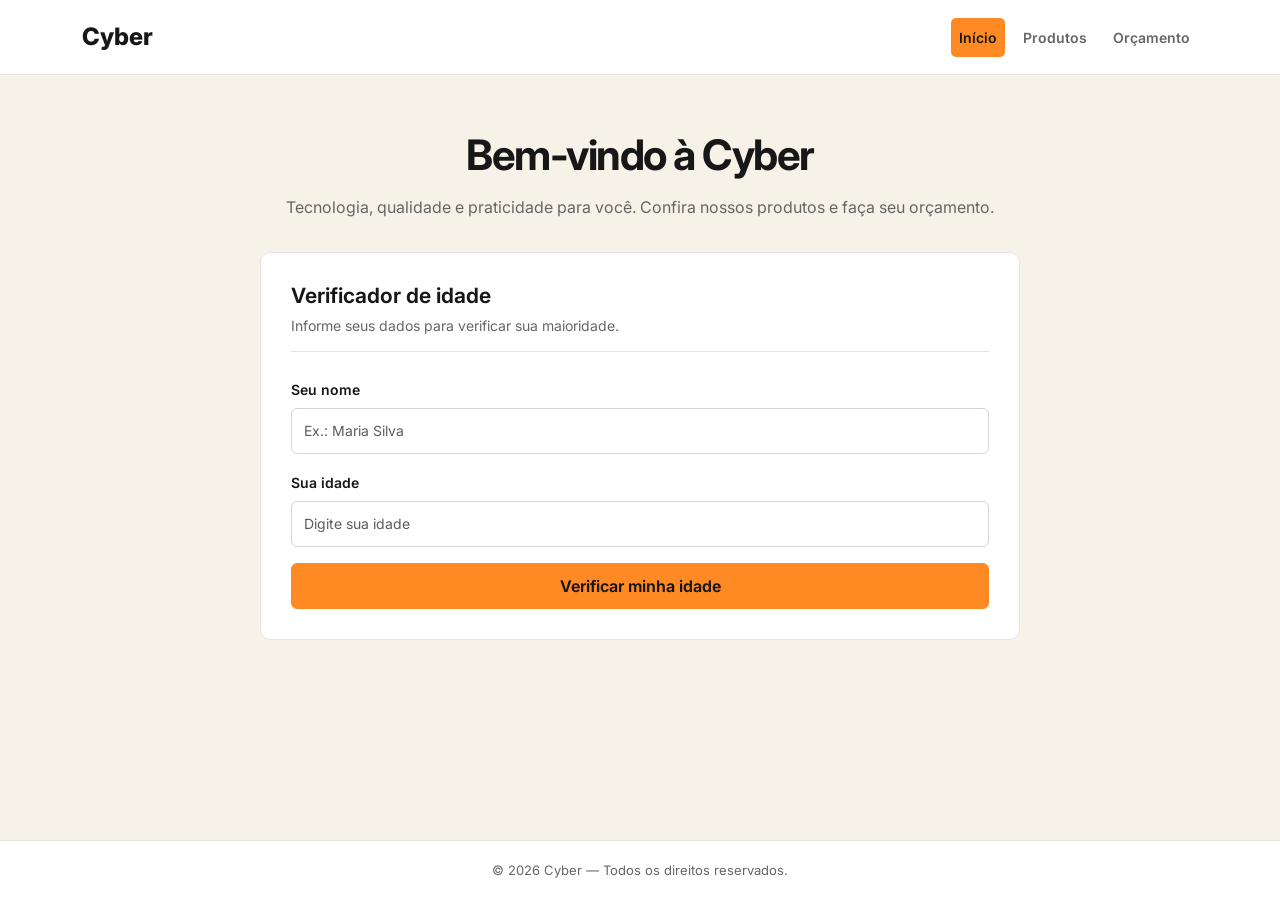
==== commit 5ca58728: "finalizei" ====
--- a/index.html
+++ b/index.html
@@ -1,72 +1,94 @@
+
 <!doctype html>
 <html lang="pt-BR">
-  <head>
-    <meta charset="UTF-8" />
-    <meta name="viewport" content="width=device-width, initial-scale=1.0" />
-    <title>Cyber — Verificador de idade</title>
+<head>
+  <meta charset="UTF-8">
+  <meta name="viewport" content="width=device-width, initial-scale=1.0">
+  <meta name="description" content="Cyber - Loja de produtos de informática.">
+  <title>Cyber — Início</title>
 
-    <link
-      href="https://cdn.jsdelivr.net/npm/bootstrap@5.3.8/dist/css/bootstrap.min.css"
-      rel="stylesheet"
-      integrity="sha384-sRIl4kxILFvY47J16cr9ZwB07vP4J8+LH7qKQnuqkuIAvNWLzeN8tE5YBujZqJLB"
-      crossorigin="anonymous"
-    />
-    <link rel="stylesheet" href="stlye.css" />
-  </head>
-  <body>
-    <nav class="navbar navbar-expand-md bg-body-tertiary">
-  <div class="container">
-    <a class="navbar-brand" href="index.html">
-      Cyber
-    </a>
+  <link
+    href="https://cdn.jsdelivr.net/npm/bootstrap@5.3.8/dist/css/bootstrap.min.css"
+    rel="stylesheet"
+  >
+  <link rel="stylesheet" href="stlye.css">
+  <script src="script.js" defer></script>
+</head>
 
-    <div class="navbar-nav">
-      <a class="nav-link active" href="index.html" aria-current="page">Início</a>
-      <a class="nav-link" href="produtos.html">Produtos</a>
-      <a class="nav-link" href="orcamento.html">Orçamento</a>
+<body>
+  <nav class="navbar navbar-expand-md">
+    <div class="container">
+      <a class="navbar-brand" href="index.html">Cyber</a>
+
+      <div class="navbar-nav">
+        <a class="nav-link active" href="index.html">Início</a>
+        <a class="nav-link" href="produtos.html">Produtos</a>
+        <a class="nav-link" href="orcamento.html">Orçamento</a>
+      </div>
     </div>
-  </div>
-</nav>
-    <main class="container home-main">
-      <section class="home-hero" aria-labelledby="titulo">
-        <div class="home-intro">
-          <h1 id="titulo">Verificador de idade</h1>
-          <p class="home-lead">
-            Informe seu nome e sua idade para verificar se você já é maior de idade.
-          </p>
+  </nav>
+
+  <main class="container home-main">
+    <section class="home-hero">
+      <div class="home-intro">
+        <h1>Bem-vindo à Cyber</h1>
+        <p class="home-lead">
+          Tecnologia, qualidade e praticidade para você.
+          Confira nossos produtos e faça seu orçamento.
+        </p>
+      </div>
+
+      <section class="content-card" aria-labelledby="titulo">
+        <div class="section-heading">
+          <h2 id="titulo">Verificador de idade</h2>
+          <p>Informe seus dados para verificar sua maioridade.</p>
         </div>
 
-        <section class="age-panel" aria-labelledby="age-panel-title">
-          <div class="age-panel-heading">
-            <h2 id="age-panel-title">Informe seus dados</h2>
+        <form id="formulario">
+          <div class="mb-3">
+            <label for="nome" class="form-label">Seu nome</label>
+            <input
+              type="text"
+              id="nome"
+              class="form-control"
+              placeholder="Ex.: Maria Silva"
+              autocomplete="name"
+              required
+            >
           </div>
 
-          <form id="formulario" class="age-form">
-            <div class="mb-3">
-              <label for="nome" class="form-label">Seu nome</label>
-              <input type="text" id="nome" class="form-control" placeholder="Ex.: Maria Silva" autocomplete="name" required />
-            </div>
+          <div class="mb-3">
+            <label for="idade" class="form-label">Sua idade</label>
+            <input
+              type="number"
+              id="idade"
+              class="form-control"
+              placeholder="Digite sua idade"
+              min="0"
+              step="1"
+              required
+            >
+          </div>
 
-            <div class="mb-3">
-              <label for="idade" class="form-label">Sua idade</label>
-              <input type="number" id="idade" class="form-control" placeholder="Digite sua idade" min="0" step="1" inputmode="numeric" required />
-            </div>
+          <button type="submit" class="btn btn-primary w-100">
+            Verificar minha idade
+          </button>
+        </form>
 
-            <button id="botao" type="submit" class="btn btn-primary">
-              Verificar minha idade
-            </button>
-          </form>
+        <div
+          id="resultado"
+          class="alert d-none mt-3"
+          role="status"
+          aria-live="polite"
+        ></div>
+      </section>
+    </section>
+  </main>
 
-          <p id="resultado" class="alert d-none mt-3" role="status" aria-live="polite"></p>
-        </section>
-      </section>
-    </main>
-
-    <script src="script.js"></script>
-    <script
-      src="https://cdn.jsdelivr.net/npm/bootstrap@5.3.8/dist/js/bootstrap.bundle.min.js"
-      integrity="sha384-FKyoEForCGlyvwx9Hj09JcYn3nv7wiPVlz7YYwJrWVcXK/BmnVDxM+D2scQbITxI"
-      crossorigin="anonymous"
-    ></script>
-  </body>
-</html>+  <footer class="site-footer">
+    <div class="container">
+      <p>© 2026 Cyber — Todos os direitos reservados.</p>
+    </div>
+  </footer>
+</body>
+</html>
--- a/stlye.css
+++ b/stlye.css
@@ -1,450 +1,268 @@
+
 @import url('https://fonts.googleapis.com/css2?family=Inter:wght@400;500;600;700;800&display=swap');
 
 :root {
-    --grafite: #171717;
-    --laranja: #ff8a24;
-        --fundo: #f7f2e8;
-    --texto: #171717;
-    --texto-secundario: #666666;
-    --borda: #e5e5e5;
-    --branco: #ffffff;
-    --laranja-suave: #fff3e8;
-    --destaque: #e66b16;
-}
+  --grafite: #171717;
+  --laranja: #ff8a24;
+  --laranja-escuro: #e66b16;
+  --fundo: #f7f2e8;
+  --branco: #ffffff;
+  --texto: #333333;
+  --texto-secundario: #666666;
+  --borda: #e5e5e5;
+}
+
 * {
-    box-sizing: border-box;
+  box-sizing: border-box;
 }
 
 body {
-    margin: 0;
-    min-height: 100vh;
-    font-family: 'Inter', sans-serif;
-    color: var(--texto);
-        background: #f7f2e8;
-}
-
-
+  margin: 0;
+  min-height: 100vh;
+  display: flex;
+  flex-direction: column;
+  color: var(--grafite);
+  background: var(--fundo);
+  font-family: 'Inter', sans-serif;
+}
+
+/* NAVEGAÇÃO */
 
 .navbar {
-    background: rgba(255, 255, 255, 0.95) !important;
-    border-bottom: 1px solid rgba(220, 227, 239, 0.8);
-    padding: 16px 0;
-    box-shadow: 0 4px 20px rgba(24, 34, 56, 0.04);
+  padding: 14px 0;
+  background: var(--branco);
+  border-bottom: 1px solid var(--borda);
 }
 
 .navbar .container {
-    display: flex;
-    align-items: center;
-    justify-content: space-between;
+  display: flex;
+  align-items: center;
+  justify-content: space-between;
 }
 
 .navbar-brand {
-    color: var(--azul) !important;
-    font-size: 25px;
-    font-weight: 800;
-    letter-spacing: -1px;
+  color: var(--grafite) !important;
+  font-size: 24px;
+  font-weight: 800;
 }
 
 .navbar-nav {
-    display: flex;
-    flex-direction: row;
-    gap: 12px;
+  display: flex;
+  flex-direction: row;
+  gap: 10px;
 }
 
 .navbar .nav-link {
-    color: var(--texto-secundario);
-    font-size: 14px;
-    font-weight: 600;
-    padding: 10px 14px !important;
-    border-radius: 8px;
-    transition: 0.25s ease;
+  padding: 9px 12px;
+  color: var(--texto-secundario);
+  border-radius: 5px;
+  font-size: 14px;
+  font-weight: 600;
+  transition: 0.2s;
 }
 
 .navbar .nav-link:hover,
-.navbar .nav-link:focus {
-    color: var(--azul);
-    background: #eef2ff;
-}
-
-
-
-main.container {
-    max-width: 720px;
-    margin-top: 65px !important;
-    margin-bottom: 60px;
-    padding: 36px;
-    background: var(--branco);
-    border: 1px solid var(--borda);
-    border-radius: 18px;
-    box-shadow: 0 15px 40px rgba(30, 50, 90, 0.08);
-    animation: aparecer 0.5s ease;
-}
-
-
-
-#titulo {
-    margin-bottom: 30px;
-    font-size: clamp(25px, 4vw, 32px);
-    font-weight: 800;
-    letter-spacing: -1px;
-    line-height: 1.3;
-    color: var(--texto);
-}
-
-
+.navbar .nav-link.active {
+  color: var(--grafite);
+  background: var(--laranja);
+}
+
+/* TÍTULOS */
+
+h1,
+h2,
+h3 {
+  color: var(--grafite);
+}
+
+.home-intro,
+.catalog-heading,
+.budget-heading {
+  text-align: center;
+}
+
+.home-intro h1,
+.catalog-heading h1,
+.budget-heading h1 {
+  margin-bottom: 14px;
+  font-size: clamp(30px, 5vw, 42px);
+  font-weight: 700;
+  letter-spacing: -1.5px;
+}
+
+.home-lead,
+.catalog-heading p,
+.budget-heading p {
+  color: var(--texto-secundario);
+  font-size: 16px;
+  line-height: 1.7;
+}
+
+/* CONTEÚDO PRINCIPAL */
+
+.home-main,
+.catalog-main,
+.budget-main {
+  flex: 1;
+  width: min(100% - 32px, 1100px);
+  margin: 0 auto;
+  padding-top: 55px;
+  padding-bottom: 55px;
+}
+
+.home-hero {
+  max-width: 760px;
+  margin: 0 auto;
+}
+
+.home-intro,
+.budget-heading {
+  margin-bottom: 30px;
+}
+
+.catalog-heading {
+  margin-bottom: 32px;
+}
+
+/* FORMULÁRIOS E CARDS */
+
+.content-card {
+  padding: 30px;
+  background: var(--branco);
+  border: 1px solid var(--borda);
+  border-radius: 10px;
+}
+
+.section-heading {
+  margin-bottom: 25px;
+  padding-bottom: 15px;
+  border-bottom: 1px solid var(--borda);
+}
+
+.section-heading h2 {
+  margin-bottom: 7px;
+  font-size: 21px;
+  font-weight: 650;
+}
+
+.section-heading p {
+  margin: 0;
+  color: var(--texto-secundario);
+  font-size: 14px;
+}
 
 .form-label {
-    margin-bottom: 8px;
-    color: #34415a;
-    font-size: 14px;
-    font-weight: 600;
-}
-
-.form-control {
-    min-height: 48px;
-    padding: 12px 14px;
-    color: var(--texto);
-    font-family: inherit;
-    font-size: 15px;
-    background-color: #fff;
-    border: 1px solid var(--borda);
-    border-radius: 9px;
-    transition: border-color 0.2s ease, box-shadow 0.2s ease;
-}
-
-.form-control:hover {
-    border-color: #aab8d3;
-}
-
-.form-control:focus {
-    border-color: var(--azul);
-    box-shadow: 0 0 0 4px rgba(67, 97, 238, 0.12);
-}
-
-
-
-#formulario .mb-3 {
-    margin-bottom: 22px !important;
-}
-
-
-
-#botao {
-    width: 100%;
-    min-height: 48px;
-    margin-top: 2px;
-    padding: 12px 20px;
-    color: var(--branco);
-    font-family: inherit;
-    font-size: 15px;
-    font-weight: 600;
-    background: linear-gradient(135deg, #4361ee, #bb3f05);
-    border: none;
-    border-radius: 9px;
-    box-shadow: 0 5px 12px rgba(67, 97, 238, 0.2);
-    transition: transform 0.2s ease, box-shadow 0.2s ease;
-}
-
-#botao:hover {
-    background: linear-gradient(135deg, #3048c5, #c05711);
-    transform: translateY(-2px);
-    box-shadow: 0 8px 18px rgba(67, 97, 238, 0.28);
-}
-
-#botao:active {
-    transform: translateY(0);
-}
-
-#botao:focus-visible {
-    outline: 3px solid rgba(67, 97, 238, 0.35);
-    outline-offset: 3px;
-}
-
-
-
-#resultado {
-    padding: 16px 18px;
-    border-radius: 10px;
-    font-size: 14px;
-    font-weight: 500;
-    line-height: 1.6;
-    animation: aparecer 0.3s ease;
-}
-
-#resultado.alert-success {
-    color: #166534;
-    background: #f0fdf4;
-    border: 1px solid #bbf7d0;
-}
-
-#resultado.alert-danger {
-    color: #991b1b;
-    background: #fef2f2;
-    border: 1px solid #fecaca;
-}
-
-#resultado.alert-warning {
-    color: #854d0e;
-    background: #fefce8;
-    border: 1px solid #fde68a;
-}
-
-
-
-@keyframes aparecer {
-    from {
-        opacity: 0;
-        transform: translateY(12px);
-    }
-
-    to {
-        opacity: 1;
-        transform: translateY(0);
-    }
-}
-
-
-
-@media (max-width: 576px) {
-    .navbar {
-        padding: 12px 0;
-    }
-
-    .navbar-brand {
-        font-size: 22px;
-    }
-
-    .navbar-nav {
-        gap: 2px;
-    }
-
-    .navbar .nav-link {
-        padding: 9px 10px !important;
-        font-size: 13px;
-    }
-
-    main.container {
-        width: calc(100% - 28px);
-        margin-top: 30px !important;
-        padding: 24px 20px;
-        border-radius: 14px;
-    }
-
-    #titulo {
-        margin-bottom: 24px;
-    }
-
-    .form-control {
-        font-size: 16px;
-    }
-}
-
-/* Tema Cyber: paleta grafite, laranja, branco e fundo claro em todas as páginas. */
-body {
-    color: var(--texto);
-    background: var(--fundo);
-    font-family: 'Inter', sans-serif;
-}
-
-.navbar {
-    background: var(--branco) !important;
-    border-bottom: 1px solid var(--borda);
-    box-shadow: 0 3px 14px rgb(36 36 36 / 6%);
-}
-
-.navbar-brand,
-.navbar-brand:hover,
-.navbar-brand:focus {
-    color: var(--grafite) !important;
-}
-
-.navbar .nav-link {
-    color: var(--texto-secundario);
-}
-
-.navbar .nav-link:hover,
-.navbar .nav-link:focus,
-.navbar .nav-link.active,
-.navbar .nav-link[aria-current="page"] {
-    color: var(--grafite) !important;
-    background: var(--laranja-suave);
-}
-
-main.container:not(.catalog-main) {
-    background: var(--branco);
-    border-color: var(--borda);
-    box-shadow: 0 12px 32px rgb(36 36 36 / 7%);
-}
-
-h1,
-#titulo,
-.catalog-heading h1,
-.card-title,
-.product-card .card-title {
-    color: var(--grafite);
-}
-
-.catalog-eyebrow,
-.card-category {
-    color: #a94f00;
-}
-
-.form-label {
-    color: var(--grafite);
+  color: var(--grafite);
+  font-size: 14px;
+  font-weight: 600;
 }
 
 .form-control,
 .form-select {
-    color: var(--grafite);
-    background-color: var(--branco);
-    border-color: var(--borda);
-}
-
-.form-control:hover,
-.form-select:hover {
-    border-color: var(--laranja);
+  min-height: 46px;
+  padding: 10px 12px;
+  color: var(--grafite);
+  background-color: var(--branco);
+  border: 1px solid #d6d6d6;
+  border-radius: 6px;
+  font-family: inherit;
+  font-size: 14px;
 }
 
 .form-control:focus,
 .form-select:focus {
-    border-color: var(--laranja);
-    box-shadow: 0 0 0 4px rgb(255 138 36 / 20%);
-}
-
-#botao,
-.btn-primary,
-.catalog-main .btn-primary {
-    color: var(--grafite);
-    background: var(--laranja);
-    border: 1px solid var(--laranja);
-    box-shadow: 0 5px 12px rgb(36 36 36 / 12%);
-}
-
-#botao:hover,
-.btn-primary:hover,
-.catalog-main .btn-primary:hover {
-    color: var(--branco);
-    background: var(--grafite);
-    border-color: var(--grafite);
-    box-shadow: 0 8px 18px rgb(36 36 36 / 18%);
-}
-
-#botao:focus-visible,
-.btn-primary:focus-visible {
-    outline: 3px solid rgb(255 138 36 / 45%);
-    outline-offset: 3px;
-}
-
-.product-card,
-.card {
-    background: var(--branco);
-    border-color: var(--borda);
-}
-
-.product-card:hover,
-.card:hover {
-    border-color: var(--laranja);
-    box-shadow: 0 12px 28px rgb(36 36 36 / 12%);
-}
-
-.product-visual {
-    background: var(--fundo);
-}
-
-.catalog-heading p,
-.product-description,
-.catalog-note {
-    color: var(--texto-secundario);
-}
-
-.product-price,
-.card-price {
-    display: inline-block;
-    padding: 5px 9px;
-    color: var(--grafite);
-    background: var(--laranja-suave);
-    border-radius: 6px;
+  border-color: var(--laranja-escuro);
+  box-shadow: 0 0 0 4px rgb(230 107 22 / 15%);
+}
+
+/* BOTÕES */
+
+.btn-primary {
+  min-height: 46px;
+  color: var(--grafite);
+  background: var(--laranja);
+  border: 1px solid var(--laranja);
+  border-radius: 6px;
+  font-weight: 650;
+  transition: 0.2s;
+}
+
+.btn-primary:hover {
+  color: var(--branco);
+  background: var(--grafite);
+  border-color: var(--grafite);
+}
+
+.btn:focus-visible {
+  outline: 3px solid rgb(230 107 22 / 40%);
+  outline-offset: 3px;
+}
+
+/* RESULTADOS */
+
+#resultado {
+  padding: 15px;
+  border-radius: 7px;
+  font-size: 14px;
+  line-height: 1.6;
 }
 
 #resultado.alert-success {
-    color: #166534;
-    background: #f0fdf4;
-    border-color: #bbf7d0;
+  color: #166534;
+  background: #f0fdf4;
+  border-color: #bbf7d0;
 }
 
 #resultado.alert-danger {
-    color: #991b1b;
-    background: #fef2f2;
-    border-color: #fecaca;
+  color: #991b1b;
+  background: #fef2f2;
+  border-color: #fecaca;
 }
 
 #resultado.alert-warning {
-    color: #854d0e;
-    background: #fefce8;
-    border-color: #fde68a;
-}
-
-
-
-@media (prefers-reduced-motion: reduce) {
-    *,
-    *::before,
-    *::after {
-        animation: none !important;
-        transition: none !important;
-    }
-}
-
-     
-/* Ajustes do catálogo — manter no final do arquivo */
-
-.catalog-main.container {
-  width: min(100% - 32px, 1200px);
-  max-width: 1200px;
-  margin: 0 auto !important;
-  padding: 48px 0;
-  background: transparent;
-  border: 0;
-  border-radius: 0;
-  box-shadow: none;
-  animation: none;
-}
-
-.catalog-heading {
-  margin-bottom: 32px;
-}
-
-.catalog-heading h1 {
-  margin: 8px 0;
-  color: #182238;
-  font-size: clamp(28px, 4vw, 40px);
-  font-weight: 800;
-}
-
-.catalog-heading p {
-  color: #64748b;
+  color: #854d0e;
+  background: #fefce8;
+  border-color: #fde68a;
+}
+
+/* CATÁLOGO */
+
+.filter-section {
+  margin-bottom: 22px;
+  padding: 22px;
+  background: var(--branco);
+  border: 1px solid var(--borda);
+  border-radius: 9px;
+}
+
+.catalog-counter {
+  margin-bottom: 20px;
+  color: var(--texto-secundario);
+  font-size: 14px;
 }
 
 .product-card {
   height: 100%;
   overflow: hidden;
-  border: 1px solid #e2e8f0;
-  border-radius: 14px;
-  background: #fff;
-  box-shadow: 0 5px 18px rgb(24 34 56 / 7%);
-  transition: transform 180ms ease, box-shadow 180ms ease;
+  background: var(--branco);
+  border: 1px solid var(--borda);
+  border-radius: 8px;
+  transition: border-color 0.2s;
 }
 
 .product-card:hover {
-  transform: translateY(-5px);
-  border-color: #cbd5e1;
-  box-shadow: 0 12px 28px rgb(24 34 56 / 13%);
+  border-color: var(--laranja-escuro);
 }
 
 .product-visual {
+  display: flex;
   height: 210px;
+  align-items: center;
+  justify-content: center;
   padding: 18px;
-  background: #f8fafc;
+  background: #f5f5f5;
+  color: var(--texto-secundario);
+  font-size: 13px;
 }
 
 .product-visual img {
@@ -457,927 +275,273 @@
   padding: 20px;
 }
 
+.card-category {
+  color: #a94f00;
+  font-size: 12px;
+  font-weight: 700;
+  text-transform: uppercase;
+}
+
 .product-card .card-title {
-  margin: 8px 0;
-  color: #182238;
+  margin: 9px 0;
   font-size: 17px;
-  line-height: 1.4;
+  font-weight: 650;
 }
 
 .product-description {
-  color: #64748b;
-  font-size: 14px;
-}
-
-.product-price {
-  margin-top: 16px;
-  color: #198754;
-  font-size: 22px;
-}
-
-.catalog-main .btn-primary {
-  border: 0;
-  border-radius: 8px;
-  background: #198754;
+  min-height: 60px;
+  color: var(--texto-secundario);
+  font-size: 13px;
+  line-height: 1.6;
+}
+
+.card-price {
+  margin: 12px 0 0;
+  color: var(--grafite);
+  font-size: 18px;
   font-weight: 700;
 }
 
-.catalog-main .btn-primary:hover {
-  background: #146c43;
-}
+.catalog-note {
+  margin-top: 30px;
+  color: var(--texto-secundario);
+  font-size: 13px;
+  text-align: center;
+}
+
+/* HISTÓRICO DE ORÇAMENTOS */
+
+.history-section {
+  margin-top: 40px;
+  padding: 28px;
+  background: var(--branco);
+  border: 1px solid var(--borda);
+  border-radius: 10px;
+}
+
+.history-heading {
+  display: flex;
+  align-items: center;
+  justify-content: space-between;
+  gap: 15px;
+  margin-bottom: 22px;
+  padding-bottom: 15px;
+  border-bottom: 1px solid var(--borda);
+}
+
+.history-heading h2 {
+  margin-bottom: 5px;
+  font-size: 21px;
+  font-weight: 650;
+}
+
+.history-heading p {
+  margin: 0;
+  color: var(--texto-secundario);
+  font-size: 13px;
+}
+
+.history-count {
+  padding: 7px 11px;
+  color: var(--grafite);
+  background: var(--fundo);
+  border-radius: 5px;
+  font-size: 12px;
+  font-weight: 600;
+}
+
+.history-list {
+  display: flex;
+  flex-direction: column;
+  gap: 14px;
+}
+
+.history-item {
+  display: flex;
+  align-items: center;
+  justify-content: space-between;
+  gap: 18px;
+  padding: 18px;
+  border: 1px solid var(--borda);
+  border-radius: 7px;
+}
+
+.history-info {
+  min-width: 0;
+}
+
+.history-info h3 {
+  margin-bottom: 10px;
+  font-size: 16px;
+  font-weight: 700;
+}
+
+.history-info p {
+  margin-bottom: 5px;
+  color: var(--texto-secundario);
+  font-size: 13px;
+}
+
+.history-price {
+  display: block;
+  margin-top: 10px;
+  color: var(--grafite);
+  font-size: 15px;
+}
+
+.history-item .btn {
+  flex-shrink: 0;
+}
+
+.empty-history {
+  margin: 0;
+  padding: 24px;
+  color: var(--texto-secundario);
+  background: #fafafa;
+  border-radius: 6px;
+  font-size: 14px;
+  text-align: center;
+}
+
+.history-total {
+  display: flex;
+  align-items: center;
+  justify-content: space-between;
+  gap: 15px;
+  margin-top: 22px;
+  padding-top: 18px;
+  border-top: 1px solid var(--borda);
+}
+
+.history-total span {
+  font-size: 14px;
+  font-weight: 600;
+}
+
+.history-total strong {
+  color: var(--laranja-escuro);
+  font-size: 21px;
+}
+
+/* ORÇAMENTO */
+
+.budget-main {
+  max-width: 800px;
+}
+
+.budget-card {
+  max-width: 650px;
+  margin: 0 auto;
+}
+
+.budget-disclaimer {
+  margin-top: 20px;
+  color: var(--texto-secundario);
+  font-size: 12px;
+  text-align: center;
+}
+
+/* RODAPÉ */
+
+.site-footer {
+  margin-top: auto;
+  padding: 20px 0;
+  background: var(--branco);
+  border-top: 1px solid var(--borda);
+}
+
+.site-footer p {
+  margin: 0;
+  color: var(--texto-secundario);
+  font-size: 13px;
+  text-align: center;
+}
+
+/* RESPONSIVIDADE */
 
 @media (max-width: 576px) {
-  .catalog-main.container {
-    padding-top: 30px;
+  .navbar {
+    padding: 12px 0;
+  }
+
+  .navbar .container {
+    flex-wrap: wrap;
+    gap: 10px;
+  }
+
+  .navbar-brand {
+    font-size: 21px;
+  }
+
+  .navbar-nav {
+    gap: 2px;
+  }
+
+  .navbar .nav-link {
+    padding: 8px !important;
+    font-size: 12px;
+  }
+
+  .home-main,
+  .catalog-main,
+  .budget-main {
+    width: calc(100% - 28px);
+    padding-top: 35px;
+    padding-bottom: 40px;
+  }
+
+  .home-intro h1,
+  .catalog-heading h1,
+  .budget-heading h1 {
+    font-size: 30px;
+  }
+
+  .home-lead,
+  .catalog-heading p,
+  .budget-heading p {
+    font-size: 14px;
+  }
+
+  .content-card,
+  .history-section {
+    padding: 20px 16px;
   }
 
   .product-visual {
     height: 180px;
   }
-}
-
-body {
-    background-color: #f5f7fb;
-    color: #212529;
-    font-family: Arial, sans-serif;
-}
-
-.navbar {
-    background-color: #ffffff !important;
-    box-shadow: 0 2px 10px rgba(0, 0, 0, 0.06);
-    padding: 15px 0;
-}
-
-.navbar-brand {
-    font-size: 24px;
-    font-weight: bold;
-    color: #0d6efd !important;
-}
-
-.navbar .nav-link {
-    transition: color 0.3s ease;
-}
-
-.navbar .nav-link:hover,
-.navbar .nav-link:focus {
-    color: #0d6efd !important;
-}
-
-h1 {
-    font-weight: 700;
-    color: #172554;
-    margin-top: 20px;
-    margin-bottom: 12px;
-}
-
-p {
-    line-height: 1.7;
-}
-
-.card {
-    background-color: #ffffff;
-    border: 1px solid #e2e8f0;
-    border-radius: 12px;
-    overflow: hidden;
-    transition: transform 0.3s ease, box-shadow 0.3s ease;
-}
-
-.card:hover {
-    transform: translateY(-6px);
-    box-shadow: 0 10px 25px rgba(13, 110, 253, 0.12);
-    border-color: #b6d4fe;
-}
-
-.card-body {
-    padding: 22px;
-}
-
-.card-title,
-.product-card .card-title {
-    font-size: 23px;
-    font-weight: 600;
-    color: #172554;
-    margin-bottom: 12px;
-}
-
-.card-category {
-    color: #0d6efd;
-    font-size: 13px;
-    font-weight: bold;
-    text-transform: uppercase;
-    letter-spacing: 0.5px;
-}
-
-.card-price {
-    color: #198754;
-    font-size: 20px;
-    font-weight: bold;
-    margin-top: 18px;
-}
-
-.btn-primary {
-    background-color: #0d6efd;
-    border: none;
-    border-radius: 8px;
-    padding: 10px 18px;
-    transition: background-color 0.3s ease;
-}
-
-.btn-primary:hover {
-    background-color: #0b5ed7;
-}
-
-footer {
-    color: #64748b;
-    font-size: 14px;
-    padding: 20px 0;
-}
-
-@media (max-width: 576px) {
-    h1 {
-        font-size: 28px;
-    }
-
-    .card-body {
-        padding: 16px;
-    }
-
-    .card-title,
-    .product-card .card-title {
-        font-size: 20px;
-    }
-}
-
-/* Paleta final: preto e laranja, aplicada sobre o tema compartilhado. */
-body {
-    color: #000000;
-    background: #f5f5f5;
-    font-family: 'Inter', sans-serif;
-}
-
-.navbar {
-    background: #ffffff !important;
-    border-bottom: 1px solid #e5e5e5;
-}
-
-.navbar-brand,
-.navbar-brand:hover,
-.navbar-brand:focus {
-    color: #000000 !important;
-}
-
-.navbar .nav-link {
-    color: #333333 !important;
-}
-
-.navbar .nav-link:hover,
-.navbar .nav-link:focus,
-.navbar .nav-link.active,
-.navbar .nav-link[aria-current="page"] {
-    color: #000000 !important;
-    background: #ff8a24;
-}
-
-main.container:not(.catalog-main),
-.card,
-.product-card {
-    color: #000000;
-    background: #ffffff;
-    border-color: #e5e5e5;
-}
-
-h1,
-#titulo,
-.catalog-heading h1,
-.card-title,
-.product-card .card-title,
-.form-label {
-    color: #000000 !important;
-}
-
-.catalog-eyebrow,
-.card-category {
-    color: #a94f00 !important;
-}
-
-.catalog-heading p,
-.product-description,
-.catalog-note,
-.navbar .nav-link {
-    color: #555555;
-}
-
-.form-control,
-.form-select {
-    color: #000000;
-    background-color: #ffffff;
-    border-color: #d6d6d6;
-}
-
-.form-control:focus,
-.form-select:focus {
-    border-color: #ff8a24;
-    box-shadow: 0 0 0 4px rgb(255 138 36 / 22%);
-}
-
-#botao,
-.btn-primary,
-.catalog-main .btn-primary {
-    color: #000000 !important;
-    background: #ff8a24 !important;
-    border-color: #ff8a24 !important;
-}
-
-#botao:hover,
-.btn-primary:hover,
-.catalog-main .btn-primary:hover {
-    color: #ffffff !important;
-    background: #000000 !important;
-    border-color: #000000 !important;
-}
-
-.product-visual {
-    background: #f5f5f5;
-}
-
-.product-price,
-.card-price {
-    color: #000000 !important;
-    background: #ff8a24;
-    border-radius: 6px;
-}
-
-.product-card:hover,
-.card:hover {
-    border-color: #ff8a24;
-    box-shadow: 0 12px 28px rgb(0 0 0 / 12%);
-}
-
-/* Layouts ampliados para início e simulador de orçamento. */
-main.container.home-main,
-main.container.budget-main {
-    width: min(100% - 48px, 1180px);
-    max-width: 1180px;
-    margin: 0 auto !important;
-    padding: clamp(42px, 7vw, 82px) 0 64px;
-    background: transparent;
-        background: #f7f2e8;
-    border-radius: 0;
-    box-shadow: none;
-    animation: none;
-}
-
-.home-hero {
-    display: grid;
-    grid-template-columns: minmax(0, 1.08fr) minmax(360px, 0.82fr);
-    align-items: center;
-    gap: clamp(36px, 7vw, 88px);
-}
-
-.section-kicker,
-.panel-kicker {
-    margin: 0 0 14px;
-    color: #a94f00;
-    font-size: 12px;
-    font-weight: 800;
-    letter-spacing: 0.12em;
-    text-transform: uppercase;
-}
-
-.section-kicker {
-    display: inline-flex;
-    align-items: center;
-    gap: 10px;
-    padding: 9px 13px;
-    background: #fff0e1;
-    border-radius: 999px;
-}
-
-.section-kicker span {
-    width: 8px;
-    height: 8px;
-    background: #ff8a24;
-    border-radius: 50%;
-}
-
-.home-intro h1,
-.budget-heading h1 {
-    max-width: 700px;
-    margin: 0 0 20px;
-    color: #000000;
-    font-size: clamp(40px, 6vw, 68px);
-    font-weight: 800;
-    letter-spacing: -0.065em;
-    line-height: 1.04;
-}
-
-.home-intro h1 span,
-.budget-heading h1 span {
-    color: #e97812;
-}
-
-.home-lead,
-.budget-heading > p:last-child {
-    max-width: 560px;
-    margin: 0;
-    color: #5d5d5d;
-    font-size: 17px;
-    line-height: 1.8;
-}
-
-.home-tags {
-    display: flex;
-    flex-wrap: wrap;
-    gap: 10px;
-    margin-top: 28px;
-}
-
-.home-tags span {
-    padding: 8px 13px;
-    color: #222222;
-    background: #ffffff;
-    border: 1px solid #e8e8e8;
-    border-radius: 999px;
-    font-size: 13px;
-    font-weight: 600;
-}
-
-.age-panel,
-.budget-card {
-    padding: clamp(25px, 4vw, 38px);
-    background: #ffffff;
-    border: 1px solid #e8e8e8;
-    border-top: 4px solid #ff8a24;
-    border-radius: 22px;
-    box-shadow: 0 18px 50px rgb(0 0 0 / 8%);
-}
-
-.age-panel-heading,
-.budget-card-heading {
-    display: flex;
-    align-items: center;
-    gap: 16px;
-    margin-bottom: 28px;
-}
-
-.age-icon,
-.budget-card-icon {
-    display: grid;
-    flex: 0 0 56px;
-    width: 56px;
-    height: 56px;
-    place-items: center;
-    color: #000000;
-    background: #ff8a24;
-    border-radius: 16px;
-    font-size: 20px;
-    font-weight: 800;
-}
-
-.age-panel-heading .panel-kicker,
-.budget-card-heading .panel-kicker {
-    margin-bottom: 5px;
-}
-
-.age-panel-heading h2,
-.budget-card-heading h2 {
-    margin: 0;
-    color: #000000;
-    font-size: 22px;
-    font-weight: 750;
-    letter-spacing: -0.03em;
-}
-
-.age-panel .form-label,
-.budget-card .form-label {
-    margin-bottom: 9px;
-    color: #222222 !important;
-    font-size: 14px;
-    font-weight: 700;
-}
-
-.age-panel .form-control,
-.budget-card .form-control,
-.budget-card .form-select {
-    min-height: 52px;
-    padding: 12px 15px;
-    border: 1px solid #dedede;
-    border-radius: 11px;
-    font-size: 15px;
-}
-
-.age-panel .form-control:focus,
-.budget-card .form-control:focus,
-.budget-card .form-select:focus {
-    border-color: #ff8a24;
-    box-shadow: 0 0 0 4px rgb(255 138 36 / 18%);
-}
-
-.age-panel #botao,
-.budget-card .btn-primary {
-    display: flex;
-    min-height: 54px;
-    align-items: center;
-    justify-content: center;
-    gap: 10px;
-    border-radius: 11px;
-    font-size: 15px;
-    font-weight: 750;
-}
-
-.age-panel #botao span,
-.budget-card .btn-primary span {
-    font-size: 20px;
-    line-height: 1;
-}
-
-.privacy-note {
-    margin: 18px 0 0;
-    color: #666666;
-    font-size: 12px;
-    text-align: center;
-}
-
-.privacy-note span {
-    margin-right: 5px;
-    color: #e97812;
-    font-size: 9px;
-}
-
-.home-highlights {
-    display: grid;
-    grid-template-columns: repeat(3, minmax(0, 1fr));
-    gap: 24px;
-    margin-top: clamp(44px, 7vw, 82px);
-    padding-top: 28px;
-    border-top: 1px solid #dedede;
-}
-
-.highlight-item {
-    display: flex;
-    gap: 15px;
+
+  .history-heading {
     align-items: flex-start;
-}
-
-.highlight-number {
-    color: #e97812;
-    font-size: 13px;
-    font-weight: 800;
-    letter-spacing: 0.08em;
-}
-
-.highlight-item h2 {
-    margin: 0 0 6px;
-    color: #000000;
-    font-size: 16px;
-    font-weight: 750;
-}
-
-.highlight-item p {
-    max-width: 250px;
-    margin: 0;
-    color: #666666;
-    font-size: 13px;
-    line-height: 1.65;
-}
-
-.budget-heading {
-    max-width: 760px;
-    margin: 0 auto 38px;
-    text-align: center;
-}
-
-.budget-heading h1 {
-    font-size: clamp(38px, 5.5vw, 60px);
-}
-
-.budget-layout {
-    max-width: 760px;
-    margin: 0 auto;
-}
-
-.budget-card {
-    max-width: 760px;
-    margin: 0 auto;
-}
-
-.budget-card-heading {
-    flex-direction: column-reverse;
-    justify-content: center;
-    gap: 14px;
-    margin-bottom: 30px;
-    text-align: center;
-}
-
-.budget-card-heading > div {
-    text-align: center;
-}
-
-.budget-card-icon {
-    flex-basis: 52px;
-    width: 52px;
-    height: 52px;
-    border-radius: 50%;
-}
-
-.budget-card #formulario .mb-3 {
-    margin-bottom: 20px !important;
-}
-
-.budget-card #formulario {
-    max-width: 560px;
-    margin: 0 auto;
-}
-
-.budget-card .form-label {
-    display: block;
-    text-align: center;
-}
-
-.budget-card #resultado {
-    max-width: 560px;
-    margin-right: auto;
-    margin-left: auto;
-    text-align: center;
-}
-
-.budget-disclaimer {
-    margin: 22px 0 0;
-    color: #666666;
-    font-size: 12px;
-    text-align: center;
-}
-
-@media (max-width: 900px) {
-    .home-hero {
-        grid-template-columns: minmax(0, 1fr) minmax(320px, 0.9fr);
-        gap: 30px;
-    }
-
-}
-
-@media (max-width: 700px) {
-    .home-hero {
-        grid-template-columns: 1fr;
-    }
-
-    .home-intro h1 {
-        max-width: 580px;
-    }
-
-    .home-highlights {
-        grid-template-columns: 1fr;
-        gap: 20px;
-    }
-}
-
-@media (max-width: 576px) {
-    main.container.home-main,
-    main.container.budget-main {
-        width: calc(100% - 32px);
-        padding: 34px 0 44px;
-    }
-
-    .home-intro h1,
-    .budget-heading h1 {
-        font-size: clamp(36px, 11vw, 48px);
-    }
-
-    .home-lead,
-    .budget-heading > p:last-child {
-        font-size: 15px;
-    }
-
-    .age-panel,
-    .budget-card {
-        padding: 24px 20px;
-        border-radius: 18px;
-    }
-
-    .age-panel-heading h2,
-    .budget-card-heading h2 {
-        font-size: 19px;
-    }
-
-    .budget-heading {
-        margin-bottom: 26px;
-    }
-}
-
-/* Paleta solicitada: fundo geral creme suave, áreas brancas e acentos laranja. */
-body {
-    color: #171717;
-    background: #f7f2e8;
-}
-
-main.container:not(.catalog-main) {
-    color: #171717;
-    background: #f7f2e8;
-    border-color: #e5e5e5;
-}
-
-main.container.home-main,
-main.container.budget-main {
-    border: 0 !important;
-    box-shadow: none !important;
-}
-
-.navbar,
-.age-panel,
-.budget-card,
-.card,
-.product-card {
-    background-color: #ffffff;
-    border-color: #e5e5e5;
-}
-
-h1,
-h2,
-h3,
-#titulo,
-.form-label,
-.card-title,
-.product-card .card-title {
-    color: #171717;
-}
-
-.section-kicker,
-.panel-kicker,
-.catalog-eyebrow,
-.card-category,
-.highlight-number,
-.home-intro h1 span,
-.budget-heading h1 span,
-.privacy-note span,
-.aside-label,
-.aside-footnote span,
-.budget-steps li > span {
-    color: #e66b16;
-}
-
-.age-icon,
-.budget-card-icon,
-.product-price,
-.card-price {
-    color: #171717;
-    background-color: #ff8a24;
-}
-
-.navbar .nav-link,
-.form-control,
-.form-select {
-    color: #171717;
-}
-
-.navbar .nav-link:hover,
-.navbar .nav-link:focus,
-.navbar .nav-link.active,
-.navbar .nav-link[aria-current="page"] {
-    color: #171717 !important;
-    background: #ff8a24;
-}
-
-.form-control,
-.form-select,
-.age-panel,
-.budget-card,
-.product-card,
-.card {
-    border-color: #e5e5e5;
-}
-
-.form-control:focus,
-.form-select:focus {
-    border-color: #e66b16;
-    box-shadow: 0 0 0 4px rgb(230 107 22 / 18%);
-}
-
-#botao,
-.btn-primary,
-.catalog-main .btn-primary {
-    color: #171717 !important;
-    background: #ff8a24 !important;
-    border-color: #ff8a24 !important;
-}
-
-#botao:hover,
-.btn-primary:hover,
-.catalog-main .btn-primary:hover {
-    color: #ffffff !important;
-    background: #171717 !important;
-    border-color: #171717 !important;
-}
-
-.product-card:hover,
-.card:hover {
-    border-color: #e66b16;
-}
-
-/* Acabamento simples: menos efeitos decorativos e mais foco no conteúdo. */
-.navbar {
-    padding: 12px 0;
-    box-shadow: none;
-}
-
-.navbar-brand {
-    font-size: 22px;
-    letter-spacing: 0;
-}
-
-.navbar .nav-link {
-    padding: 8px 10px !important;
-    border-radius: 4px;
-}
-
-.navbar .nav-link:hover,
-.navbar .nav-link:focus {
-    background: #f7f2e8;
-}
-
-.navbar .nav-link.active,
-.navbar .nav-link[aria-current="page"] {
-    background: transparent;
-    box-shadow: inset 0 -2px #e66b16;
-}
-
-main.container.home-main,
-main.container.budget-main {
-    width: min(100% - 32px, 760px);
-    max-width: 760px;
-    padding: 52px 0 56px;
-}
-
-.home-hero {
-    display: block;
-}
-
-.home-intro,
-.budget-heading {
-    max-width: 650px;
-    margin: 0 auto 28px;
-    text-align: center;
-}
-
-.home-intro h1,
-.budget-heading h1 {
-    max-width: none;
-    margin: 0 0 12px;
-    color: #171717;
-    font-size: clamp(30px, 5vw, 42px);
-    font-weight: 650;
-    letter-spacing: -0.035em;
-    line-height: 1.15;
-}
-
-.home-intro h1 span,
-.budget-heading h1 span {
-    color: inherit;
-}
-
-.home-lead,
-.budget-heading > p:last-child {
-    max-width: 560px;
-    margin: 0 auto;
-    color: #555555;
-    font-size: 16px;
-    line-height: 1.6;
-}
-
-.age-panel,
-.budget-card {
-    max-width: 620px;
-    margin: 0 auto;
-    padding: 28px;
-    background: #ffffff;
-    border: 1px solid #e5e5e5;
-    border-top: 1px solid #e5e5e5;
-    border-radius: 10px;
-    box-shadow: none;
-}
-
-.age-panel-heading,
-.budget-card-heading {
-    justify-content: flex-start;
+    flex-direction: column;
+  }
+
+  .history-item {
     align-items: flex-start;
-    flex-direction: row;
-    margin: 0 0 22px;
-    padding-bottom: 14px;
-    border-bottom: 1px solid #e5e5e5;
-    text-align: left;
-}
-
-.age-panel-heading h2,
-.budget-card-heading h2 {
-    margin: 0;
-    color: #171717;
-    font-size: 20px;
-    font-weight: 600;
-    letter-spacing: 0;
-    text-align: left;
-}
-
-.age-panel .form-label,
-.budget-card .form-label {
-    display: block;
-    margin-bottom: 7px;
-    color: #333333 !important;
-    font-size: 14px;
-    font-weight: 500;
-    text-align: left;
-}
-
-.age-panel .form-control,
-.budget-card .form-control,
-.budget-card .form-select {
-    min-height: 46px;
-    padding: 10px 12px;
-    border: 1px solid #d6d6d6;
-    border-radius: 6px;
-    box-shadow: none;
-}
-
-.age-panel #botao,
-.budget-card .btn-primary {
-    min-height: 46px;
-    padding: 10px 16px;
-    color: #171717 !important;
-    background: #ff8a24 !important;
-    border: 1px solid #ff8a24 !important;
-    border-radius: 6px;
-    box-shadow: none;
-    font-size: 15px;
-    font-weight: 600;
-}
-
-.age-panel #botao:hover,
-.budget-card .btn-primary:hover {
-    color: #ffffff !important;
-    background: #e66b16 !important;
-    border-color: #e66b16 !important;
-    transform: none;
-    box-shadow: none;
-}
-
-.budget-card #formulario {
-    max-width: none;
-}
-
-.budget-card #resultado,
-.age-panel #resultado {
-    text-align: left;
-}
-
-.budget-disclaimer {
-    margin-top: 16px;
-    color: #666666;
-    text-align: center;
-}
-
-.product-card,
-.card {
-    border-radius: 8px;
-    box-shadow: none;
-    transition: border-color 150ms ease;
-}
-
-.product-card:hover,
-.card:hover {
-    border-color: #e66b16;
-    box-shadow: none;
-    transform: none;
-}
-
-.product-card .card-title {
-    font-size: 17px;
-    font-weight: 600;
-}
-
-.catalog-heading h1 {
-    color: #171717;
-    font-size: clamp(30px, 5vw, 40px);
-    font-weight: 650;
-    letter-spacing: -0.035em;
-}
-
-.product-price,
-.card-price {
-    padding: 0;
-    color: #171717 !important;
-    background: transparent;
-    font-size: 18px;
-    font-weight: 650;
-}
-
-@media (max-width: 576px) {
-    main.container.home-main,
-    main.container.budget-main {
-        width: calc(100% - 32px);
-        padding: 36px 0 44px;
-    }
-
-    .age-panel,
-    .budget-card {
-        padding: 22px 18px;
-    }
-}
+    flex-direction: column;
+  }
+
+  .history-item .btn {
+    width: 100%;
+  }
+
+  .history-total {
+    align-items: flex-start;
+    flex-direction: column;
+  }
+
+  .history-total strong {
+    font-size: 19px;
+  }
+}
+
+@media (prefers-reduced-motion: reduce) {
+  *,
+  *::before,
+  *::after {
+    scroll-behavior: auto !important;
+    transition: none !important;
+  }
+}
+
     
